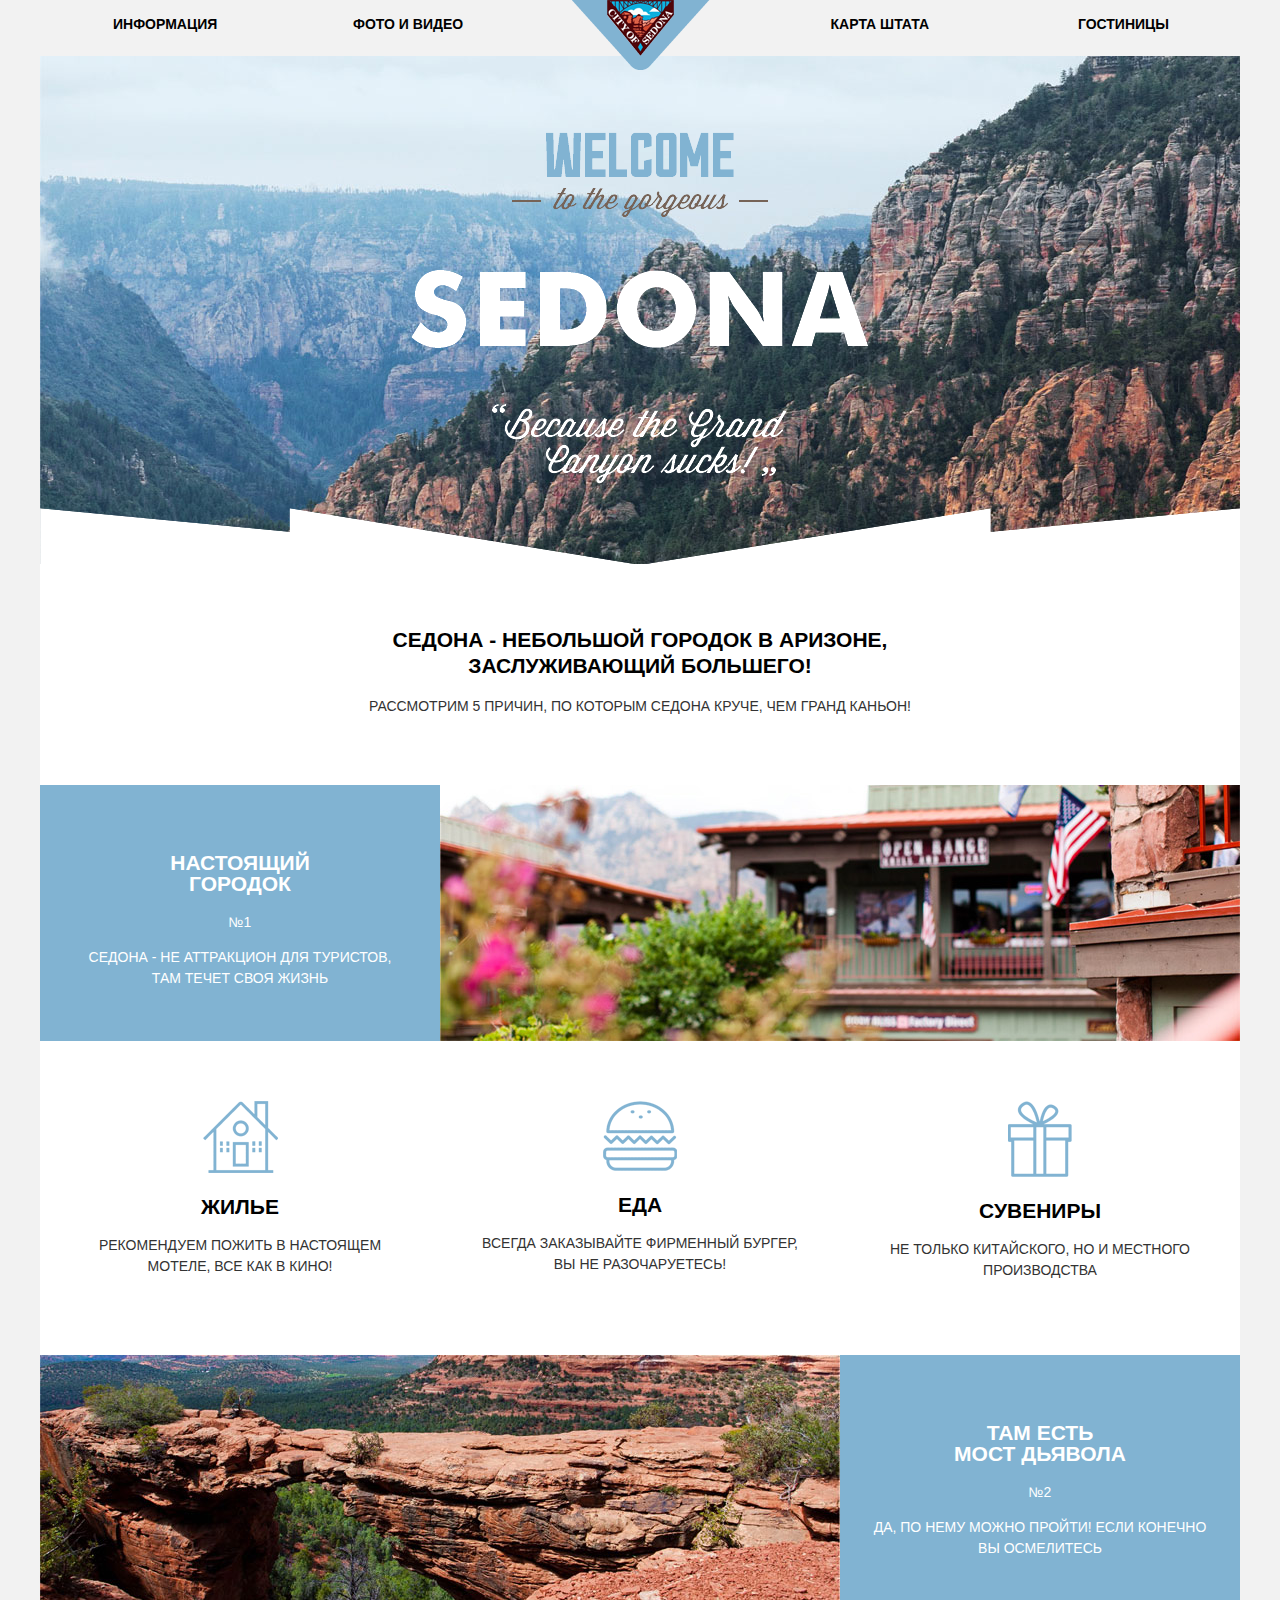
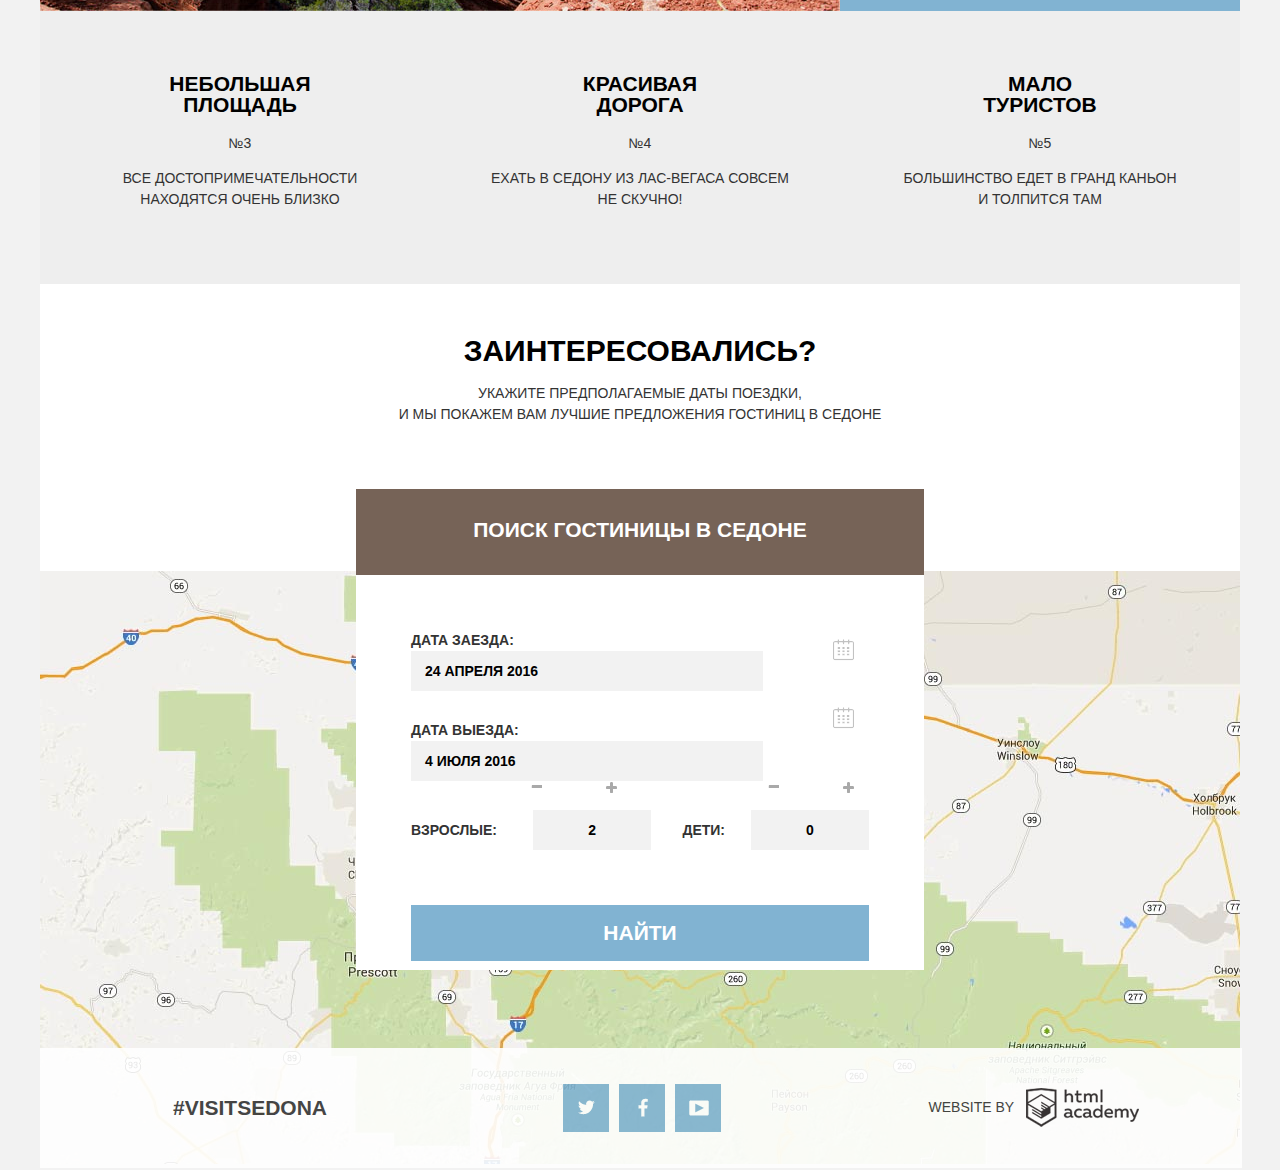
==== index.html @ b943380b "Декоративные элементы" ====
<!DOCTYPE html>
<html lang="ru">
  <head>
    <meta charset="utf-8">
    <title>HTML Academy: Седона</title>
    <link rel="stylesheet" href="css/normalize.css">
    <link rel="stylesheet" href="css/style.css">
  </head>
  <body>
    <header>
      <div class="container">
        <div class="logo">
          <a>
            <img src="img/sedona-logo.png">	
          </a>
        </div>
        <nav class="main-navigation">
          <ul>
            <li>
              <a href="#">Информация</a>
            </li>
            <li>
              <a href="#">Фото и видео</a>
            </li>
            <li>
              <a href="#">Карта штата</a>
            </li>
            <li>
              <a href="inner.html">Гостиницы</a>
            </li>
          </ul>
        </nav>
      </div>
    </header>
    <main>
      <div class="photo-introduction">
        <img class="welcome" src="img/welcome.png">
      </div>
      <div class="intro">
        <h2>Седона - небольшой городок в Аризоне,<br>заслуживающий большего!</h2>
        <p>Рассмотрим 5 причин, по которым Седона круче, чем гранд каньон!</p>
      </div>
      <div class="real-town">
        <div class="real-town-left">
          <h2>Настоящий<br>городок</h2>
          <p>№1</p>
          <p>Седона - не аттракцион для туристов,<br>там течет своя жизнь</p>
        </div>
        <div class="real-town-right">
          <img src="img/real-town.jpg">
        </div>
      </div>
      <section class="features-top">
        <div class="features-item">
          <img class="features-icon" src="img/icon-housing.png">
          <h2 class="features-name">Жилье</h2>
          <p>Рекомендуем пожить в настоящем<br>мотеле, все как в кино!</p>
        </div>
        <div class="features-item">
          <img class="features-icon" src="img/icon-food.png">
          <h2 class="features-name">Еда</h2>
          <p>Всегда заказывайте фирменный бургер,<br>вы не разочаруетесь!</p>
        </div>
        <div class="features-item">
          <img class="features-icon" src="img/icon-souvenirs.png">
          <h2 class="features-name">Сувениры</h2>
          <p>Не только китайского, но и местного<br>производства</p>
        </div>
      </section>
      <div class="devil-bridge">
        <div class="devil-bridge-left">
          <img src="img/devil-bridge.jpg">
        </div>
        <div class="devil-bridge-right">
          <h2>Там есть<br>мост дьявола</h2>
          <p>№2</p>
          <p>Да, по нему можно пройти! Если конечно<br>вы осмелитесь</p>          
        </div>
      </div>
      <section class="features-bottom">
        <div class="features-item">
          <h2 class="features-name">Небольшая<br>площадь</h2>
          <p>№3</p>
          <p>Все достопримечательности<br>находятся очень близко</p>
        </div>
        <div class="features-item">
          <h2 class="features-name">Красивая<br>дорога</h2>
          <p>№4</p>
          <p>Ехать в Седону из Лас-Вегаса совсем<br>не скучно!</p>
        </div>
        <div class="features-item">
          <h2 class="features-name">Мало<br>туристов</h2>
          <p>№5</p>
          <p>Большинство едет в Гранд Каньон<br>и толпится там</p>
        </div>
      </section>
      <div class="interested">
        <h1>Заинтересовались?</h1>
        <p>Укажите предполагаемые даты поездки,<br>и мы покажем вам лучшие предложения гостиниц в Седоне</p>
      </div>
      <form action="echo.sedona.com" method="get">
        <div class="link-to-hotels">
          <a href="inner.html">Поиск гостиницы в Седоне</a>
        </div>
        <div class="form-content">
          <div class="arrivals">
            <label>
              <span>Дата заезда:</span><input type="text" name="arrival-date" value="24 АПРЕЛЯ 2016">
            </label>
          </div>
          <div class="departures">
            <label>
              <span>Дата выезда:</span><input type="text" name="departure-date" value="4 ИЮЛЯ 2016">
            </label>
          </div>
          <div class="guests">
            <div class="adults">
              <label>
                <span>Взрослые:</span><input type="text" min="1" step="1" name="adults" value="2"> 
              </label>
            </div>
            <div class="children">
              <label>
                <span>Дети:</span><input type="text" min="0" step="1" name="children" value="0"> 
              </label>
            </div>
          </div>
          <div class="button">
            <input type="submit" value="Найти"> 
          </div>  
        </div>    	
      </form>
      <div class="map">
        <img src="img/map.jpg">
      </div>
    </main>
    <footer>
      <div class="container">
        <section class="footer-hashtag">
          #VisitSedona
        </section>
        <section class="footer-social">
          <a class="social social-twitter" href="twitter.com"></a>
          <a class="social social-facebook" href="facebook.com"></a>
          <a class="social social-youtube" href="youtube.com"></a>
        </section>
        <section class="footer-copyright">
          <span>Website by</span>
          <a class="academy" href="https://htmlacademy.ru"></a>
        </section>
      </div>
    </footer>
  </body>
</html>
---- css/style.css ----
body {
    font-size: 14px;
    line-height: 21px;
    color: #333333;
    font-weight: normal;
    font-family: "PT Sans", sans-serif;
	text-transform: uppercase;   
    background-color: #f2f2f2; 
}

h1 {
    font-size: 30px;
    line-height: 24px;
    color: #000000;
    font-weight: bold;
    font-family: "PT Sans", sans-serif;
}

h2 {
    font-size: 21px;
    line-height: 21px;
    color: #000000;
    font-weight: bold;
    font-family: "PT Sans", sans-serif;
    text-transform: uppercase;
}

header,
main,
footer {
    width: 1200px;
    margin: 0 auto;
}

header {
    margin-bottom: 0;
}

.container {
    display: flex;
    position: relative;
    width: 1056px;
    margin: 0 auto;
    padding: 0 73px;
}

.logo {
    position: absolute;
    left: 50%;
    margin-left: -69px;
}

.main-navigation {
    width: 1056px;
    min-height: 56px;
}

.main-navigation ul {
    display: flex;
    justify-content: space-between;
    list-style: none;
    padding: 0;
}

ul li:first-child {
    width: 240px;
    text-align: start;
}

ul li:nth-child(2) {
    width: 288px;
    text-align: start;
}

ul li:nth-child(3) {
    width: 288px;
    text-align: end;
}

ul li:last-child {
    width: 240px;
    text-align: end; 
}

li a {
    text-decoration: none;
    color: black;
    text-transform: uppercase;
    font-weight: bold;
}

li a:hover {
    color: #81b3d2;
}

li a:active {
    opacity: 0.3;
}

main {
    background-color: white;
}

.photo-introduction {
    height: 508px; 
    margin: 0 auto 63px;
    background: #81b3d2 url("../img/sedona.jpg") no-repeat;
    text-align: center;
}

.photo-introduction img {
    margin-top: 76px;
    margin-bottom: 80px;
}

.photo-introduction::before {
    content: url("../img/white-mask.png");
    position: absolute;
    top: 508px;
    left: 50%;
    margin-left: -600px;  
}

.intro {
    height: 105px;
    margin-bottom: 53px;
    text-align: center;
}

.intro h2 {
    line-height: 26px;
}

.real-town {
    display: flex;
    justify-content: flex-start;
    max-width: 1200px;
    max-height: 256px;
    margin-bottom: 60px;   
}

.real-town-left {
    min-width: 400px;
    padding: 50px 0;
    text-align: center;
    color: white;
    background-color: #81b3d2;
}

.real-town-left h2 {
    color: white;
}     

.features-top {
    display: flex;
    justify-content: center;
    margin-bottom: 60px;
}

.features-top .features-item {
    min-width: 400px;
    text-align: center;
}

.devil-bridge {
    display: flex;
    justify-content: flex-start;
    max-width: 1200px;
    max-height: 256px;
}

.devil-bridge-right {
    min-width: 400px;
    padding: 50px 0;
    text-align: center;
    color: white;
    background-color: #81b3d2;
}

.devil-bridge-right h2 {
    color: white;
}

.features-bottom {
    display: flex;
    justify-content: center;
    padding-top: 45px;
    padding-bottom: 60px;
    margin-bottom: 55px;
    background-color: #eeeeee;
}

.features-bottom .features-item {
    min-width: 400px;
    text-align: center;
}

.interested {
    height: 100px;
    text-align: center;
    margin-bottom: 50px;
}

.link-to-hotels {
    position: relative;
    width: 568px;
    height: 86px;
    background-color: #766357;
    text-align: center;
    z-index: 2;
}

.link-to-hotels a {
    display: inline-block;
    margin-top: 30px;
    color: white;
    text-decoration: none;
    font-size: 21px;
    font-weight: bold;
}

form {
    width: 568px;
    height: 481px;
    margin: 0 auto 78px;
}

.form-content {
    position: relative;
    height: 285px;   
    padding: 55px;
    font-weight: bold;
    z-index: 2;
    background: white;
}

.arrivals input[type="text"],
.departures input[type="text"] {
    width: 348px;
    height: 38px;
    text-indent: 12px;
    font-family: inherit;
    font-weight: bold;
    background-color: #f2f2f2;
    border: 0;
}

.adults input[type="text"],
.children input[type="text"] {
    width: 114px;
    height: 38px;
    font-family: inherit;
    font-weight: bold;
    text-align: center;
    background-color: #f2f2f2;
    border: 0;
}

input[type="text"]:hover {
    background-color: #ebebeb;
}

input[type="text"]:focus {
	outline: 2px solid #ebebeb;
    background-color: white;
}
	
.arrivals,
.departures {
    margin-bottom: 29px;
}

.arrivals span {
    margin-right: 19px;
}

.departures span {
    margin-right: 16px;
}

.arrivals label::after {
    content: "";
    background: url("../img/icon-calendar.png") no-repeat 0 0;
    width: 21px;
    height: 22px;
    position: absolute;
    top: 64px;
    right: 70px;
}

.arrivals label:hover::after {
    background-position: 0 -23px;
}

.departures label::after {
    content: "";
    background: url("../img/icon-calendar.png") no-repeat 0 0;
    width: 21px;
    height: 22px;
    position: absolute;
    top: 132px;
    right: 70px;
}

.departures label:hover::after {
    background-position: 0 -23px;
}

.guests {
    display: flex;
    justify-content: space-between;
    margin-bottom: 55px;
}

.adults span {
    margin-right: 36px;
}

.children span {
    margin-right: 26px;
}

.adults label::before {
    content: "";
    background: url("../img/icon-minus.png") no-repeat 0 0;
    width: 11px;
    height: 3px;
    position: absolute;
    left: 175px;
    top: 210px;
}

.adults label:hover::before {
    background-position: 0 -4px;
}

.adults label::after {
    content: "";
    background: url("../img/icon-plus.png") no-repeat 0 0;
    width: 11px;
    height: 11px;
    position: absolute;
    left: 250px;
    top: 207px;
}

.adults label:hover::after {
    background-position: 0 -12px;
}

.children label::before {
    content: "";
    background: url("../img/icon-minus.png") no-repeat 0 0;
    width: 11px;
    height: 3px;
    position: absolute;
    right: 145px;
    top: 210px;
}

.children label:hover::before {
    background-position: 0 -4px;
}

.children label::after {
    content: "";    
    background: url("../img/icon-plus.png") no-repeat 0 0;
    width: 11px;
    height: 11px;
    position: absolute;
    right: 70px;
    top: 207px;
}

.children label:hover::after {
    background-position: 0 -12px;
}

.button input[type="submit"] {
    width: 458px;
    padding: 16px 0;
    background: #81b3d2;
    color: white;
    font-family: inherit;
    text-transform: uppercase;
    font-size: 21px;
    font-weight: bold;
    border: 0;
}

input[type="submit"]:hover {
    background-color: #669ec0;
}

input[type="submit"]:active {
    color: #88b6d1;
    background-color: #5496bd;
}

.map {
    position: absolute; 
    top: 2171px;
    z-index: 1;
    width: 1200px;
    height: 593px;
}

footer .container {
    position: relative;
    min-height: 120px;
    margin-top: 0;
    display: flex;
    justify-content: space-between;
    align-items:center;
    z-index: 2;
    background: white;
    opacity: 0.9;
}

.footer-hashtag {
    margin-left: 60px;
    font-size: 21px;
    font-weight: bold;
}

.social {
    display: inline-block;
    width: 46px;
    height: 48px;
    margin-right: 6px;
    background: #81b3d2 url("../img/social.png") no-repeat;
    vertical-align: middle;
}

.social:hover {
    background-color: #669ec0;
}

.social:active {
    background-color: #5496bd;
}

.footer-social a:first-child {
    margin-left: 28px;
}
.footer-social a:last-child {
    margin-right: 0;
}

.social-twitter {
    background-position: 0 0;
}

.social-twitter:active {
    opacity: 0.3;
}

.social-facebook {
    background-position: -51px 0;
}

.social-facebook:active {
    opacity: 0.3;
}

.social-youtube {
    background-position: -103px 0;
}

.social-youtube:active {
    opacity: 0.3;
}

.footer-copyright {
    margin-right: 30px;
}

.academy {
    width: 113px;
    height: 39px;
    background: url("../img/icon-academy.png") no-repeat 0 0;
    vertical-align: middle;
}

.academy:hover {
    background-position: 0 -40px; 
}

.academy:active {
    background-position: 0 -80px;
}

.container .footer-copyright span,
.container .footer-copyright a {
    display: inline-block;
    vertical-align: middle;
}

.container .footer-copyright span {
    margin-right: 8px;
}

.search-criteria {
    height: 217px;
}

.search-criteria form {
    display: flex;
    width: 1056px;
    height: 157px;
    margin: 0 auto;
    padding: 30px 73px;
    background: url("../img/search-background.jpg") no-repeat;
    color: white;
}

.infrastructure {
    display: flex;
    flex-direction: column;
    justify-content: space-between;
    min-width: 254px;
}

.housing-type {
    display: flex;
    flex-direction: column;
    justify-content: space-between;
    min-width: 474px;
}

.price {
    min-width: 328px;
}

.price h2 {
    margin-bottom: 9px;
}

.price-controls {
    position: relative;
    height: 36px;
    margin-bottom: 20px;
    border: 2px solid #ffffff;
    border-radius: 2px;
}

.price-controls::after {
    content: "";
    position: absolute;
    top: 50%;
    left: 50%;
    width: 2px;
    height: 22px;
    background: white;
    transform: translate(-50%, -50%);
}

.price-controls label {
    display: inline-block;
    line-height: 38px;
    vertical-align: top;
    cursor: pointer;
}

.price-controls .min-price,
.price-controls .max-price {
    width: 90px;
    padding-left: 65px;
}

.price-controls input {
    width: 50px;
    margin: -1px 4px;
    color: white;
    font: inherit;
    background: none;
    border: none;
}

.range-controls {
    position: relative;
    margin-bottom: 32px;
}

.range-controls .scale {
    height: 2px;
    background: rgba(255, 255, 255, 0.3);
}

.range-controls .bar {
    width: 80%;
    height: 2px;
    background: white;
}

.range-toggle {
	position: absolute;
    top: -9px;
    width: 4px;
    height: 4px;
    background: #ababab;
    border: 8px solid white;
    border-radius: 50%;
    box-shadow: 0 2px 1px 0 rgba(0, 1, 1, 0.2);
    cursor: pointer;
}

.range-toggle-min {
    left: 0;
}

.range-toggle:hover {
    background: #1c4f80;
}

.range-toggle-max {
    left: 80%;
}

.search-criteria div {
    max-height: 160px;
}

form h2 {
    margin: 0;
    padding: 0;
    font-size: 16px;
    line-height: 21px;
    color: white;
}

.inner-button input[type="submit"] {
    display: block;
    margin: 0 auto;
    padding: 6px 35px;
    font-size: 14px;
    line-height: 20px;
    color: #ffffff;
    text-transform: uppercase;
    background: transparent;
    border: 2px solid #ffffff;
    border-radius: 2px;
    cursor: pointer;
}

.inner-button input[type="submit"]:hover {
    color: #000000;
    background: white;
}

.found {
    display: flex;
    justify-content: space-between;
    align-items: center;
    width: 1056px;
    height: 87px;
    margin: 0 auto;
    padding: 0 72px;
    border-bottom: 1px solid #e5e5e5;
}

.found h2 {
    width: 164px;
    text-align: start;
}

.found p {
    width: 116px;
    color: black;
    text-align: start;
}

.found .sort {
    width: 740px;
}

.sort ul {
    display: flex;
    align-items: center;
    list-style: none;
    max-width: 250px;
}

.sort ul li a {
    font-size: 12px;
    color: #b2b2b2;
    border-bottom: 1px dotted #81b3d2;
}

.sort ul li a:hover {
    color: #81b3d2;
}

.sort ul li a:active {
    color: black;
    border: none;
}

.sort .active {
    color: #81b3d2;
    border: none;
}

.sort-list {
    width: 38px;
}

.up {
    display: inline-block;
    width: 11px;
    height: 10px;
    margin-right: 10px;
    background: url("../img/icon-up.png") no-repeat 0 0;
    vertical-align: middle;    
}

.up:hover {
    background-position: 0 -12px;
}

.up:active {
    background-position: 0 -23px;
}

.down {
    display: inline-block;
    width: 11px;
    height: 10px;
    background: url("../img/icon-down.png") no-repeat 0 0;
    vertical-align: middle;    
}

.down:hover {
    background-position: 0 -12px;
}

.down:active {
    background-position: 0 -23px;
}

.hotels {
    display: flex;
    justify-content: space-between;
    align-items: center;
    width: 1056px;
    padding: 0 72px;
    height: 152px;
    margin: 0 auto;
    border-bottom: 1px solid #e5e5e5;
}

.hotel-photo {
    margin-right: 30px;
}

.hotel-description {
    width: 780px;
    height: 90px;
}

.hotel-description h2 {
    margin-top: 0;
    margin-bottom: 0;
}

.hotel-description h2:hover {
    color: #81b3d2;
}

.hotel-description h2:active {
    opacity: 0.3;
}

.hotel-description p {
    margin-bottom: 10px;
}

.hotel-description a {
    text-decoration: none;
}

.details-n-book {
    display: flex;
    justify-content: space-between;
    width: 258px;
}

.more {
    padding: 3px 15px;
    color: white;
    font-weight: bold;
    background: #81b3d2;
}

.more:hover {
    background: #669ec0;
}

.more:active {
    color: #7aadcb;
    background: #5496bd;
}

.reserve {
    padding: 3px 15px;
    color: white;
    font-weight: bold;
    background: #766357;
}

.reserve:hover {
    background: #604e43;
}

.reserve:active {
    color: #766860;
    background: #503e33;
}

.rating {
    display: flex;
    flex-direction: column;
    justify-content: space-between;
    width: 110px;
    height: 90px;
}

.rating p {
    padding: 3px 10px;
    margin: 0;
    background: #f2f2f2;
    text-align: end;
}

.star {
    text-align: end;
}
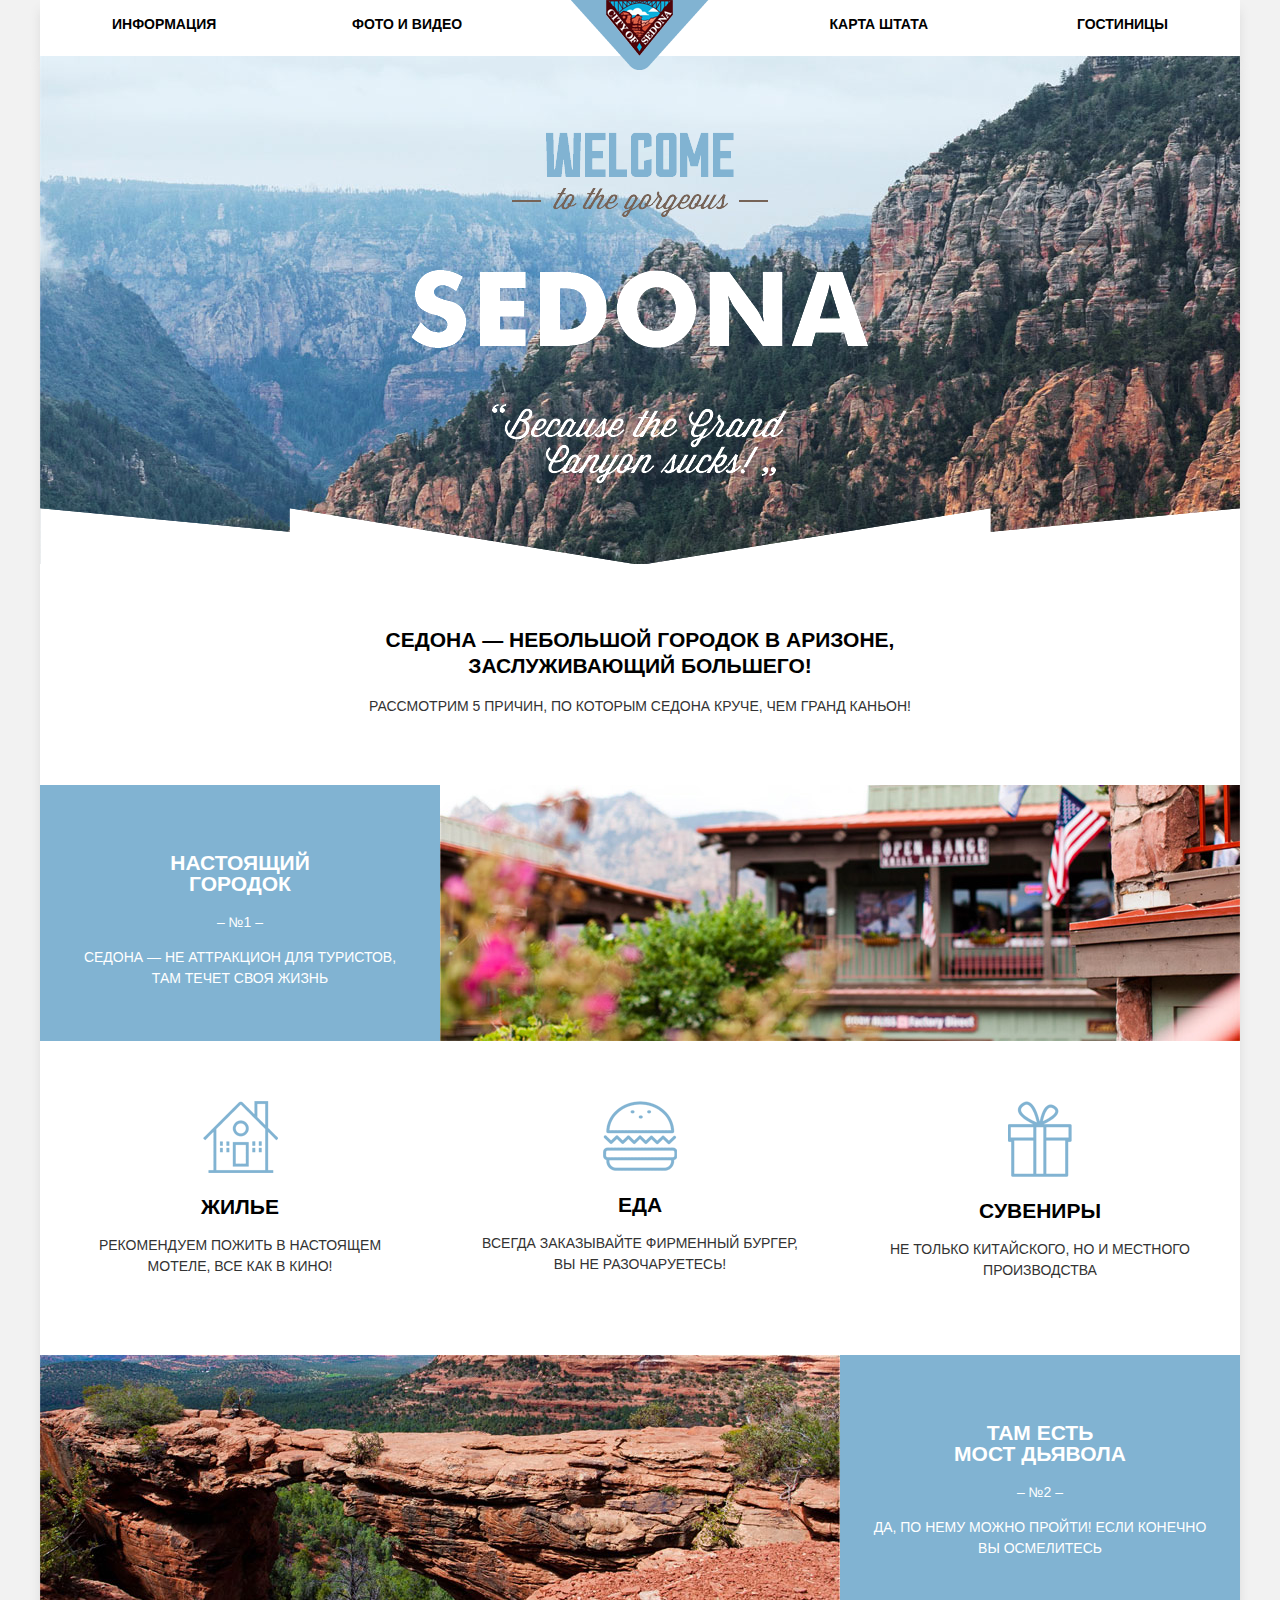
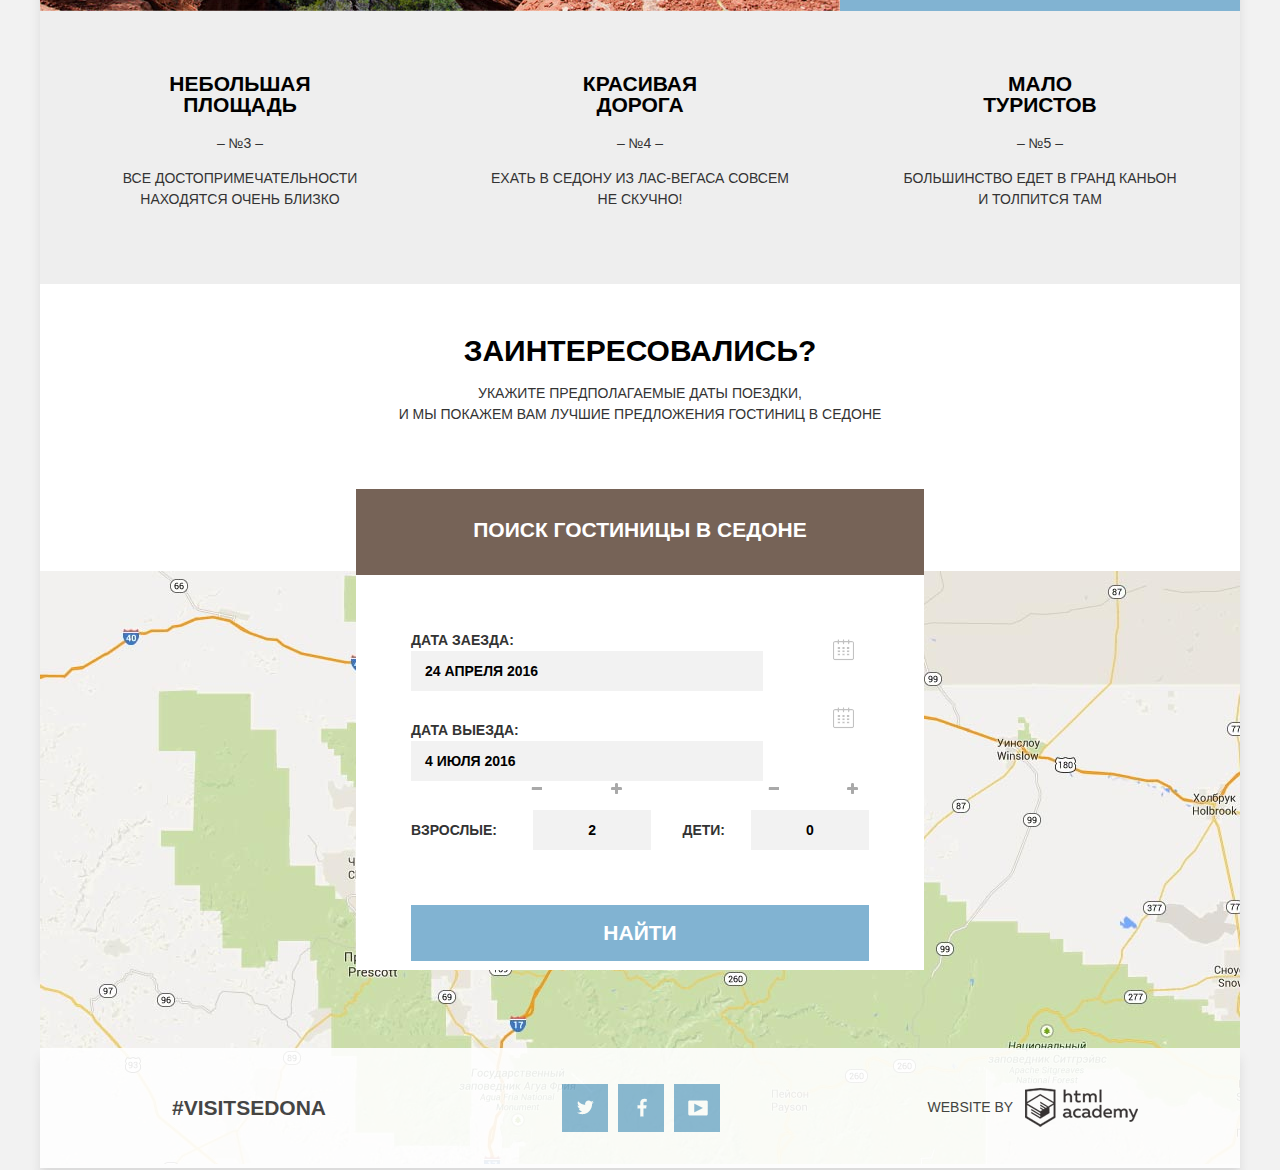
==== commit 51e72fbb: "Update" ====
--- a/index.html
+++ b/index.html
@@ -37,14 +37,14 @@
         <img class="welcome" src="img/welcome.png">
       </div>
       <div class="intro">
-        <h2>Седона - небольшой городок в Аризоне,<br>заслуживающий большего!</h2>
+        <h2>Седона &mdash; небольшой городок в Аризоне,<br>заслуживающий большего!</h2>
         <p>Рассмотрим 5 причин, по которым Седона круче, чем гранд каньон!</p>
       </div>
       <div class="real-town">
         <div class="real-town-left">
           <h2>Настоящий<br>городок</h2>
-          <p>№1</p>
-          <p>Седона - не аттракцион для туристов,<br>там течет своя жизнь</p>
+          <p>&ndash; №1 &ndash;</p>
+          <p>Седона &mdash; не аттракцион для туристов,<br>там течет своя жизнь</p>
         </div>
         <div class="real-town-right">
           <img src="img/real-town.jpg">
@@ -73,24 +73,24 @@
         </div>
         <div class="devil-bridge-right">
           <h2>Там есть<br>мост дьявола</h2>
-          <p>№2</p>
+          <p>&ndash; №2 &ndash;</p>
           <p>Да, по нему можно пройти! Если конечно<br>вы осмелитесь</p>          
         </div>
       </div>
       <section class="features-bottom">
         <div class="features-item">
           <h2 class="features-name">Небольшая<br>площадь</h2>
-          <p>№3</p>
+          <p>&ndash; №3 &ndash;</p>
           <p>Все достопримечательности<br>находятся очень близко</p>
         </div>
         <div class="features-item">
           <h2 class="features-name">Красивая<br>дорога</h2>
-          <p>№4</p>
+          <p>&ndash; №4 &ndash;</p>
           <p>Ехать в Седону из Лас-Вегаса совсем<br>не скучно!</p>
         </div>
         <div class="features-item">
           <h2 class="features-name">Мало<br>туристов</h2>
-          <p>№5</p>
+          <p>&ndash; №5 &ndash;</p>
           <p>Большинство едет в Гранд Каньон<br>и толпится там</p>
         </div>
       </section>
@@ -107,22 +107,28 @@
             <label>
               <span>Дата заезда:</span><input type="text" name="arrival-date" value="24 АПРЕЛЯ 2016">
             </label>
+            <a class="calendar"></a>
           </div>
           <div class="departures">
             <label>
               <span>Дата выезда:</span><input type="text" name="departure-date" value="4 ИЮЛЯ 2016">
             </label>
+            <a class="calendar"></a>
           </div>
           <div class="guests">
             <div class="adults">
               <label>
                 <span>Взрослые:</span><input type="text" min="1" step="1" name="adults" value="2"> 
               </label>
+              <a class="minus"></a>
+              <a class="plus"></a>
             </div>
             <div class="children">
               <label>
                 <span>Дети:</span><input type="text" min="0" step="1" name="children" value="0"> 
               </label>
+              <a class="minus"></a>
+              <a class="plus"></a>
             </div>
           </div>
           <div class="button">
--- a/css/style.css
+++ b/css/style.css
@@ -4,7 +4,7 @@
     color: #333333;
     font-weight: normal;
     font-family: "PT Sans", sans-serif;
-	text-transform: uppercase;   
+    text-transform: uppercase;   
     background-color: #f2f2f2; 
 }
 
@@ -30,6 +30,7 @@
 footer {
     width: 1200px;
     margin: 0 auto;
+    box-shadow: 0 10px 10px 0 #dbdbdb;
 }
 
 header {
@@ -41,7 +42,8 @@
     position: relative;
     width: 1056px;
     margin: 0 auto;
-    padding: 0 73px;
+    padding: 0 72px;
+    background: white;
 }
 
 .logo {
@@ -62,39 +64,51 @@
     padding: 0;
 }
 
-ul li:first-child {
+.main-navigation ul li:first-child {
     width: 240px;
     text-align: start;
 }
 
-ul li:nth-child(2) {
+.main-navigation ul li:nth-child(2) {
     width: 288px;
     text-align: start;
 }
 
-ul li:nth-child(3) {
+.main-navigation ul li:nth-child(3) {
     width: 288px;
     text-align: end;
 }
 
-ul li:last-child {
+.main-navigation ul li:last-child {
     width: 240px;
     text-align: end; 
 }
 
-li a {
+.main-navigation li a {
     text-decoration: none;
     color: black;
     text-transform: uppercase;
     font-weight: bold;
 }
 
-li a:hover {
+.main-navigation li a:hover {
     color: #81b3d2;
 }
 
-li a:active {
+.main-navigation li a:active {
     opacity: 0.3;
+}
+
+.main-navigation li .active {
+    color: #766357;
+}
+
+.main-navigation li .active:hover {
+    color: #604e43;
+}
+
+.main-navigation li .active:active {
+    color: #d6d0cc;
 }
 
 main {
@@ -261,7 +275,7 @@
 }
 
 input[type="text"]:focus {
-	outline: 2px solid #ebebeb;
+    outline: 2px solid #ebebeb;
     background-color: white;
 }
 	
@@ -278,32 +292,42 @@
     margin-right: 16px;
 }
 
-.arrivals label::after {
-    content: "";
+.arrivals .calendar {
+    display: inline-block;
     background: url("../img/icon-calendar.png") no-repeat 0 0;
     width: 21px;
     height: 22px;
     position: absolute;
     top: 64px;
     right: 70px;
-}
-
-.arrivals label:hover::after {
-    background-position: 0 -23px;
-}
-
-.departures label::after {
-    content: "";
+    cursor: pointer;
+}
+
+.arrivals .calendar:hover {
+    background-position: 0 -22px;
+}
+
+.arrivals .calendar:active {
+    background-position: 0 -44px;
+}
+
+.departures .calendar {
+    display: inline-block;
     background: url("../img/icon-calendar.png") no-repeat 0 0;
     width: 21px;
     height: 22px;
     position: absolute;
     top: 132px;
     right: 70px;
-}
-
-.departures label:hover::after {
-    background-position: 0 -23px;
+    cursor: pointer;
+}
+
+.departures .calendar:hover {
+    background-position: 0 -22px;
+}
+
+.departures .calendar:active {
+    background-position: 0 -44px;
 }
 
 .guests {
@@ -320,60 +344,80 @@
     margin-right: 26px;
 }
 
-.adults label::before {
-    content: "";
-    background: url("../img/icon-minus.png") no-repeat 0 0;
+.adults .minus {
+    display: inline-block;
     width: 11px;
     height: 3px;
-    position: absolute;
+    background: url("../img/icon-minus.png") no-repeat;
+    vertical-align: middle;
+    position: absolute;
+    bottom: 180px;
     left: 175px;
-    top: 210px;
-}
-
-.adults label:hover::before {
+}
+
+.adults .minus:hover {
     background-position: 0 -4px;
 }
 
-.adults label::after {
-    content: "";
-    background: url("../img/icon-plus.png") no-repeat 0 0;
-    width: 11px;
+.adults .minus:active {
+    background-position: 0 -8px;
+}
+
+.adults .plus {
+    display: inline-block;
+    width: 12px;
     height: 11px;
-    position: absolute;
-    left: 250px;
-    top: 207px;
-}
-
-.adults label:hover::after {
+    background: url("../img/icon-plus.png") no-repeat;
+    vertical-align: middle;
+    position: absolute;
+    bottom: 176px;
+    left: 255px;
+}
+
+.adults .plus:hover {
     background-position: 0 -12px;
 }
 
-.children label::before {
-    content: "";
-    background: url("../img/icon-minus.png") no-repeat 0 0;
+.adults .plus:active {
+    background-position: 0 -24px;
+}
+
+.children .minus {
+    display: inline-block;
     width: 11px;
     height: 3px;
-    position: absolute;
+    background: url("../img/icon-minus.png") no-repeat;
+    vertical-align: middle;
+    position: absolute;
+    bottom: 180px;
     right: 145px;
-    top: 210px;
-}
-
-.children label:hover::before {
+}
+
+.children .minus:hover {
     background-position: 0 -4px;
 }
 
-.children label::after {
-    content: "";    
-    background: url("../img/icon-plus.png") no-repeat 0 0;
-    width: 11px;
+.children .minus:active {
+    background-position: 0 -8px;
+}
+
+.children .plus {
+    display: inline-block;
+    width: 12px;
     height: 11px;
-    position: absolute;
-    right: 70px;
-    top: 207px;
-}
-
-.children label:hover::after {
+    background: url("../img/icon-plus.png") no-repeat;
+    vertical-align: middle;
+    position: absolute;
+    bottom: 176px;
+    right: 65px;
+}
+
+.children .plus:hover {
     background-position: 0 -12px;
+}
+
+.children .plus:active {
+    background-position: 0 -24px;
 }
 
 .button input[type="submit"] {
@@ -443,6 +487,7 @@
 .footer-social a:first-child {
     margin-left: 28px;
 }
+
 .footer-social a:last-child {
     margin-right: 0;
 }
@@ -452,7 +497,7 @@
 }
 
 .social-twitter:active {
-    opacity: 0.3;
+    background-position: 0 -48px;
 }
 
 .social-facebook {
@@ -460,7 +505,7 @@
 }
 
 .social-facebook:active {
-    opacity: 0.3;
+    background-position: -51px -48px;
 }
 
 .social-youtube {
@@ -468,7 +513,7 @@
 }
 
 .social-youtube:active {
-    opacity: 0.3;
+    background-position: -103px -48px;
 }
 
 .footer-copyright {
@@ -521,11 +566,53 @@
     min-width: 254px;
 }
 
+.infrastructure input {
+    visibility: hidden;
+}
+
+.infrastructure label {
+    margin-left: 22px;
+}
+
+.infrastructure label::before {
+    content: "";
+    position: absolute;
+    left: 103px;
+    width: 26px;
+    height: 22px;
+    background: url("../img/icon-checkbox.png") no-repeat 0 0;
+}
+
+.infrastructure .checked::before {
+    background-position: 0 -23px;
+}
+
 .housing-type {
     display: flex;
     flex-direction: column;
     justify-content: space-between;
     min-width: 474px;
+}
+
+.housing-type input {
+    visibility: hidden;
+}
+
+.housing-type label {
+    margin-left: 22px;
+}
+
+.housing-type label::before {
+    content: "";
+    position: absolute;
+    left: 355px;
+    width: 26px;
+    height: 22px;
+    background: url("../img/icon-checkbox.png") no-repeat 0 0;
+}
+
+.housing-type .checked::before {
+    background-position: 0 -23px;
 }
 
 .price {
@@ -594,7 +681,7 @@
 }
 
 .range-toggle {
-	position: absolute;
+    position: absolute;
     top: -9px;
     width: 4px;
     height: 4px;
@@ -676,6 +763,7 @@
 
 .sort ul {
     display: flex;
+    justify-content: space-between;
     align-items: center;
     list-style: none;
     max-width: 250px;
@@ -684,6 +772,7 @@
 .sort ul li a {
     font-size: 12px;
     color: #b2b2b2;
+    text-decoration: none;
     border-bottom: 1px dotted #81b3d2;
 }
 
@@ -726,16 +815,8 @@
     display: inline-block;
     width: 11px;
     height: 10px;
-    background: url("../img/icon-down.png") no-repeat 0 0;
+    background: url("../img/icon-down.png") no-repeat 0 -22px;
     vertical-align: middle;    
-}
-
-.down:hover {
-    background-position: 0 -12px;
-}
-
-.down:active {
-    background-position: 0 -23px;
 }
 
 .hotels {
@@ -772,6 +853,7 @@
 }
 
 .hotel-description p {
+    margin-top: 9px;
     margin-bottom: 10px;
 }
 
@@ -786,6 +868,9 @@
 }
 
 .more {
+    display: inline-block;
+    width: 80px;
+    height: 21px;
     padding: 3px 15px;
     color: white;
     font-weight: bold;
@@ -802,6 +887,9 @@
 }
 
 .reserve {
+    display: inline-block;
+    width: 112px;
+    height: 21px;
     padding: 3px 15px;
     color: white;
     font-weight: bold;
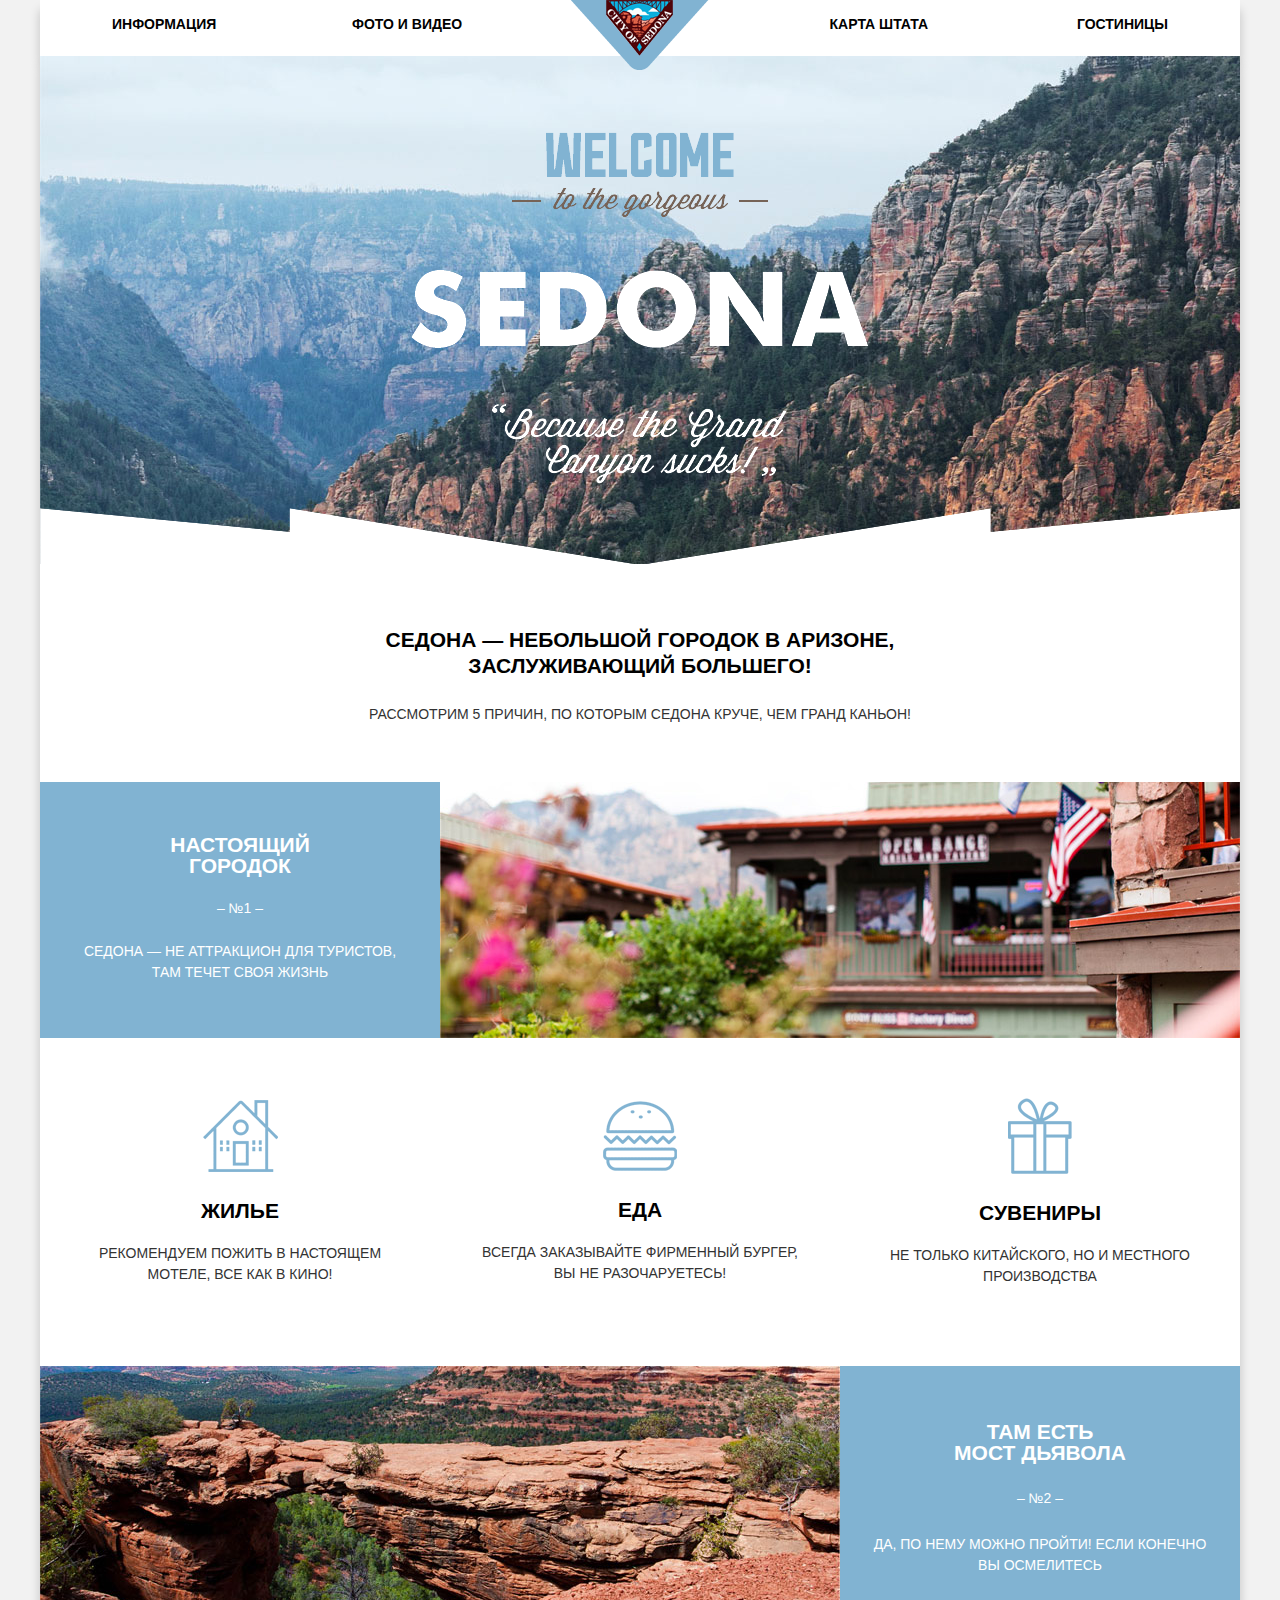
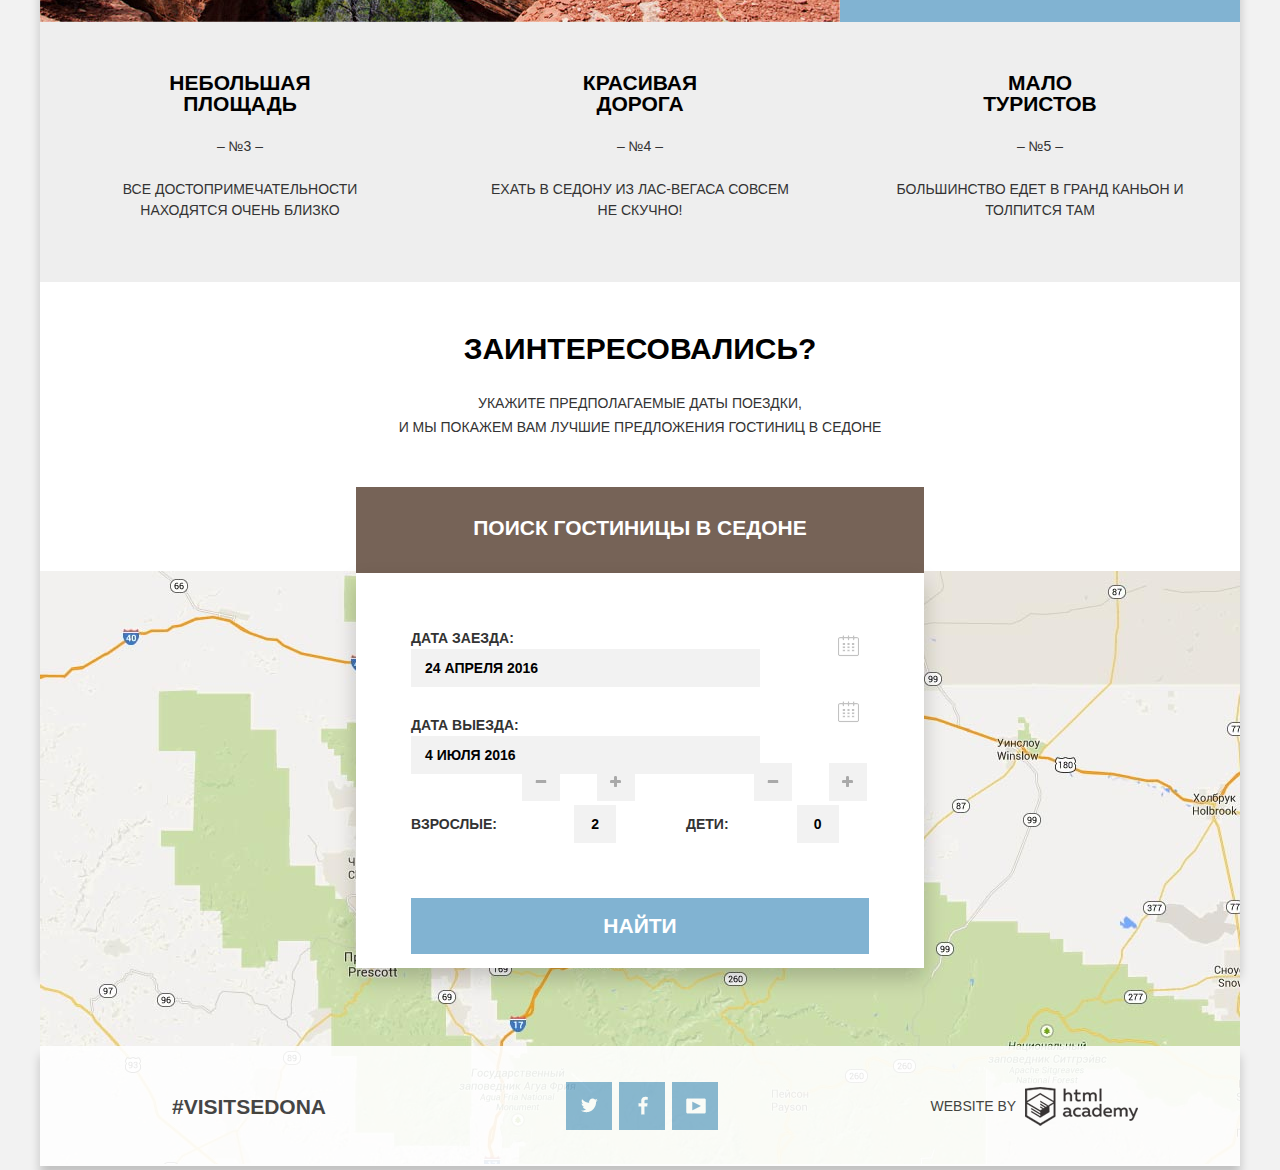
==== commit 77714def: "Поправки" ====
--- a/index.html
+++ b/index.html
@@ -11,7 +11,7 @@
       <div class="container">
         <div class="logo">
           <a>
-            <img src="img/sedona-logo.png">	
+            <img src="img/sedona-logo.png" alt="City of Sedona">	
           </a>
         </div>
         <nav class="main-navigation">
@@ -34,7 +34,7 @@
     </header>
     <main>
       <div class="photo-introduction">
-        <img class="welcome" src="img/welcome.png">
+        <img class="welcome" src="img/welcome.png" alt="Welcome to the gorgeous Sedona">
       </div>
       <div class="intro">
         <h2>Седона &mdash; небольшой городок в Аризоне,<br>заслуживающий большего!</h2>
@@ -47,29 +47,29 @@
           <p>Седона &mdash; не аттракцион для туристов,<br>там течет своя жизнь</p>
         </div>
         <div class="real-town-right">
-          <img src="img/real-town.jpg">
+          <img src="img/real-town.jpg" alt="Real Town">
         </div>
       </div>
       <section class="features-top">
         <div class="features-item">
-          <img class="features-icon" src="img/icon-housing.png">
+          <img class="features-icon" src="img/icon-housing.png" alt="housing">
           <h2 class="features-name">Жилье</h2>
           <p>Рекомендуем пожить в настоящем<br>мотеле, все как в кино!</p>
         </div>
         <div class="features-item">
-          <img class="features-icon" src="img/icon-food.png">
+          <img class="features-icon" src="img/icon-food.png" alt="food">
           <h2 class="features-name">Еда</h2>
           <p>Всегда заказывайте фирменный бургер,<br>вы не разочаруетесь!</p>
         </div>
         <div class="features-item">
-          <img class="features-icon" src="img/icon-souvenirs.png">
+          <img class="features-icon" src="img/icon-souvenirs.png" alt="souvenirs">
           <h2 class="features-name">Сувениры</h2>
           <p>Не только китайского, но и местного<br>производства</p>
         </div>
       </section>
       <div class="devil-bridge">
         <div class="devil-bridge-left">
-          <img src="img/devil-bridge.jpg">
+          <img src="img/devil-bridge.jpg" alt="Devil Bridge">
         </div>
         <div class="devil-bridge-right">
           <h2>Там есть<br>мост дьявола</h2>
@@ -91,7 +91,7 @@
         <div class="features-item">
           <h2 class="features-name">Мало<br>туристов</h2>
           <p>&ndash; №5 &ndash;</p>
-          <p>Большинство едет в Гранд Каньон<br>и толпится там</p>
+          <p>Большинство едет в Гранд Каньон и<br>толпится там</p>
         </div>
       </section>
       <div class="interested">
@@ -118,17 +118,17 @@
           <div class="guests">
             <div class="adults">
               <label>
-                <span>Взрослые:</span><input type="text" min="1" step="1" name="adults" value="2"> 
+                <span>Взрослые:</span><input type="text" name="adults" value="2"> 
               </label>
-              <a class="minus"></a>
-              <a class="plus"></a>
+              <a class="minus" href="#"></a>
+              <a class="plus" href="#"></a>
             </div>
             <div class="children">
               <label>
-                <span>Дети:</span><input type="text" min="0" step="1" name="children" value="0"> 
+                <span>Дети:</span><input type="text" name="children" value="0"> 
               </label>
-              <a class="minus"></a>
-              <a class="plus"></a>
+              <a class="minus" href="#"></a>
+              <a class="plus" href="#"></a>
             </div>
           </div>
           <div class="button">
@@ -137,11 +137,11 @@
         </div>    	
       </form>
       <div class="map">
-        <img src="img/map.jpg">
+        <img src="img/map.jpg" alt="map">
       </div>
     </main>
     <footer>
-      <div class="container">
+      <div class="container bg-opacity">
         <section class="footer-hashtag">
           #VisitSedona
         </section>
--- a/css/style.css
+++ b/css/style.css
@@ -30,7 +30,7 @@
 footer {
     width: 1200px;
     margin: 0 auto;
-    box-shadow: 0 10px 10px 0 #dbdbdb;
+    box-shadow: 0 10px 10px 0 rgba(0, 1, 1, 0.2);
 }
 
 header {
@@ -101,14 +101,11 @@
 
 .main-navigation li .active {
     color: #766357;
+    cursor: default;
 }
 
 .main-navigation li .active:hover {
     color: #604e43;
-}
-
-.main-navigation li .active:active {
-    color: #d6d0cc;
 }
 
 main {
@@ -137,12 +134,13 @@
 
 .intro {
     height: 105px;
-    margin-bottom: 53px;
+    margin-bottom: 50px;
     text-align: center;
 }
 
 .intro h2 {
     line-height: 26px;
+    margin-bottom: 25px;
 }
 
 .real-town {
@@ -163,17 +161,31 @@
 
 .real-town-left h2 {
     color: white;
+    margin-top: 2px;
+}
+
+.real-town-left p {
+    margin-top: 22px;
 }     
 
 .features-top {
     display: flex;
     justify-content: center;
-    margin-bottom: 60px;
+    align-items: center;
+    margin-bottom: 65px;
 }
 
 .features-top .features-item {
     min-width: 400px;
     text-align: center;
+}
+
+.features-top .features-name {
+    margin-top: 22px;
+}
+
+.features-item p {
+    margin-top: 22px;
 }
 
 .devil-bridge {
@@ -193,13 +205,18 @@
 
 .devil-bridge-right h2 {
     color: white;
+    margin-top: 5px;
+}
+
+.devil-bridge-right p {
+    margin-top: 25px;
 }
 
 .features-bottom {
     display: flex;
     justify-content: center;
     padding-top: 45px;
-    padding-bottom: 60px;
+    padding-bottom: 47px;
     margin-bottom: 55px;
     background-color: #eeeeee;
 }
@@ -207,12 +224,21 @@
 .features-bottom .features-item {
     min-width: 400px;
     text-align: center;
+}
+
+.features-bottom .features-name {
+    margin-top: 5px;
 }
 
 .interested {
     height: 100px;
     text-align: center;
     margin-bottom: 50px;
+}
+
+.interested p {
+    margin-top: 30px;
+    line-height: 24px;
 }
 
 .link-to-hotels {
@@ -246,12 +272,13 @@
     font-weight: bold;
     z-index: 2;
     background: white;
+    box-shadow: 0 10px 20px 0 rgba(0, 1, 1, 0.2);
 }
 
 .arrivals input[type="text"],
 .departures input[type="text"] {
-    width: 348px;
-    height: 38px;
+    width: 345px;
+    height: 36px;
     text-indent: 12px;
     font-family: inherit;
     font-weight: bold;
@@ -261,8 +288,8 @@
 
 .adults input[type="text"],
 .children input[type="text"] {
-    width: 114px;
-    height: 38px;
+    width: 38px;
+    height: 36px;
     font-family: inherit;
     font-weight: bold;
     text-align: center;
@@ -281,15 +308,15 @@
 	
 .arrivals,
 .departures {
-    margin-bottom: 29px;
+    margin-bottom: 28px;
 }
 
 .arrivals span {
-    margin-right: 19px;
+    margin-right: 23px;
 }
 
 .departures span {
-    margin-right: 16px;
+    margin-right: 20px;
 }
 
 .arrivals .calendar {
@@ -298,8 +325,8 @@
     width: 21px;
     height: 22px;
     position: absolute;
-    top: 64px;
-    right: 70px;
+    top: 62px;
+    right: 65px;
     cursor: pointer;
 }
 
@@ -317,8 +344,8 @@
     width: 21px;
     height: 22px;
     position: absolute;
-    top: 132px;
-    right: 70px;
+    top: 128px;
+    right: 65px;
     cursor: pointer;
 }
 
@@ -333,91 +360,102 @@
 .guests {
     display: flex;
     justify-content: space-between;
+    max-width: 455px;
     margin-bottom: 55px;
 }
 
+.adults {
+    width: 226px;
+    margin-top: 3px;
+}
+
+.children {
+    width: 180px;
+    margin-top: 3px;
+}
+
 .adults span {
-    margin-right: 36px;
+    margin-right: 77px;
 }
 
 .children span {
-    margin-right: 26px;
+    margin-right: 68px;
 }
 
 .adults .minus {
     display: inline-block;
-    width: 11px;
-    height: 3px;
-    background: url("../img/icon-minus.png") no-repeat;
+    width: 38px;
+    height: 38px;
+    background: #f2f2f2 url("../img/icon-minus.png") no-repeat;
     vertical-align: middle;
     position: absolute;
-    bottom: 180px;
-    left: 175px;
+    bottom: 167px;
+    left: 166px;
 }
 
 .adults .minus:hover {
-    background-position: 0 -4px;
+    background-position: 0 -38px;
 }
 
 .adults .minus:active {
-    background-position: 0 -8px;
+    background-position: 0 -76px;
 }
 
 .adults .plus {
     display: inline-block;
-    width: 12px;
-    height: 11px;
-    background: url("../img/icon-plus.png") no-repeat;
+    width: 38px;
+    height: 38px;
+    background: #f2f2f2 url("../img/icon-plus.png") no-repeat;
     vertical-align: middle;
     position: absolute;
-    bottom: 176px;
-    left: 255px;
+    bottom: 167px;
+    left: 241px;
 }
 
 .adults .plus:hover {
-    background-position: 0 -12px;
+    background-position: 0 -38px;
 }
 
 .adults .plus:active {
-    background-position: 0 -24px;
+    background-position: 0 -76px;
 }
 
 .children .minus {
     display: inline-block;
-    width: 11px;
-    height: 3px;
-    background: url("../img/icon-minus.png") no-repeat;
+    width: 38px;
+    height: 38px;
+    background: #f2f2f2 url("../img/icon-minus.png") no-repeat;
     vertical-align: middle;
     position: absolute;
-    bottom: 180px;
-    right: 145px;
+    bottom: 167px;
+    right: 132px;
 }
 
 .children .minus:hover {
-    background-position: 0 -4px;
+    background-position: 0 -38px;
 }
 
 .children .minus:active {
-    background-position: 0 -8px;
+    background-position: 0 -76px;
 }
 
 .children .plus {
     display: inline-block;
-    width: 12px;
-    height: 11px;
-    background: url("../img/icon-plus.png") no-repeat;
+    width: 38px;
+    height: 38px;
+    background: #f2f2f2 url("../img/icon-plus.png") no-repeat;
     vertical-align: middle;
     position: absolute;
-    bottom: 176px;
-    right: 65px;
+    bottom: 167px;
+    right: 57px;
 }
 
 .children .plus:hover {
-    background-position: 0 -12px;
+    background-position: 0 -38px;
 }
 
 .children .plus:active {
-    background-position: 0 -24px;
+    background-position: 0 -76px;
 }
 
 .button input[type="submit"] {
@@ -458,6 +496,9 @@
     align-items:center;
     z-index: 2;
     background: white;
+}
+
+footer .bg-opacity {
     opacity: 0.9;
 }
 
@@ -471,7 +512,7 @@
     display: inline-block;
     width: 46px;
     height: 48px;
-    margin-right: 6px;
+    margin-right: 3px;
     background: #81b3d2 url("../img/social.png") no-repeat;
     vertical-align: middle;
 }
@@ -542,7 +583,7 @@
 }
 
 .container .footer-copyright span {
-    margin-right: 8px;
+    margin-right: 5px;
 }
 
 .search-criteria {
@@ -566,53 +607,11 @@
     min-width: 254px;
 }
 
-.infrastructure input {
-    visibility: hidden;
-}
-
-.infrastructure label {
-    margin-left: 22px;
-}
-
-.infrastructure label::before {
-    content: "";
-    position: absolute;
-    left: 103px;
-    width: 26px;
-    height: 22px;
-    background: url("../img/icon-checkbox.png") no-repeat 0 0;
-}
-
-.infrastructure .checked::before {
-    background-position: 0 -23px;
-}
-
 .housing-type {
     display: flex;
     flex-direction: column;
     justify-content: space-between;
     min-width: 474px;
-}
-
-.housing-type input {
-    visibility: hidden;
-}
-
-.housing-type label {
-    margin-left: 22px;
-}
-
-.housing-type label::before {
-    content: "";
-    position: absolute;
-    left: 355px;
-    width: 26px;
-    height: 22px;
-    background: url("../img/icon-checkbox.png") no-repeat 0 0;
-}
-
-.housing-type .checked::before {
-    background-position: 0 -23px;
 }
 
 .price {
@@ -747,18 +746,17 @@
 }
 
 .found h2 {
-    width: 164px;
-    text-align: start;
+    margin-right: 40px;
 }
 
 .found p {
-    width: 116px;
+    font-size: 12px;
     color: black;
     text-align: start;
 }
 
 .found .sort {
-    width: 740px;
+    width: 770px;
 }
 
 .sort ul {
@@ -766,7 +764,7 @@
     justify-content: space-between;
     align-items: center;
     list-style: none;
-    max-width: 250px;
+    max-width: 240px;
 }
 
 .sort ul li a {
@@ -825,7 +823,7 @@
     align-items: center;
     width: 1056px;
     padding: 0 72px;
-    height: 152px;
+    height: 150px;
     margin: 0 auto;
     border-bottom: 1px solid #e5e5e5;
 }
@@ -922,5 +920,4 @@
 
 .star {
     text-align: end;
-}
-
+}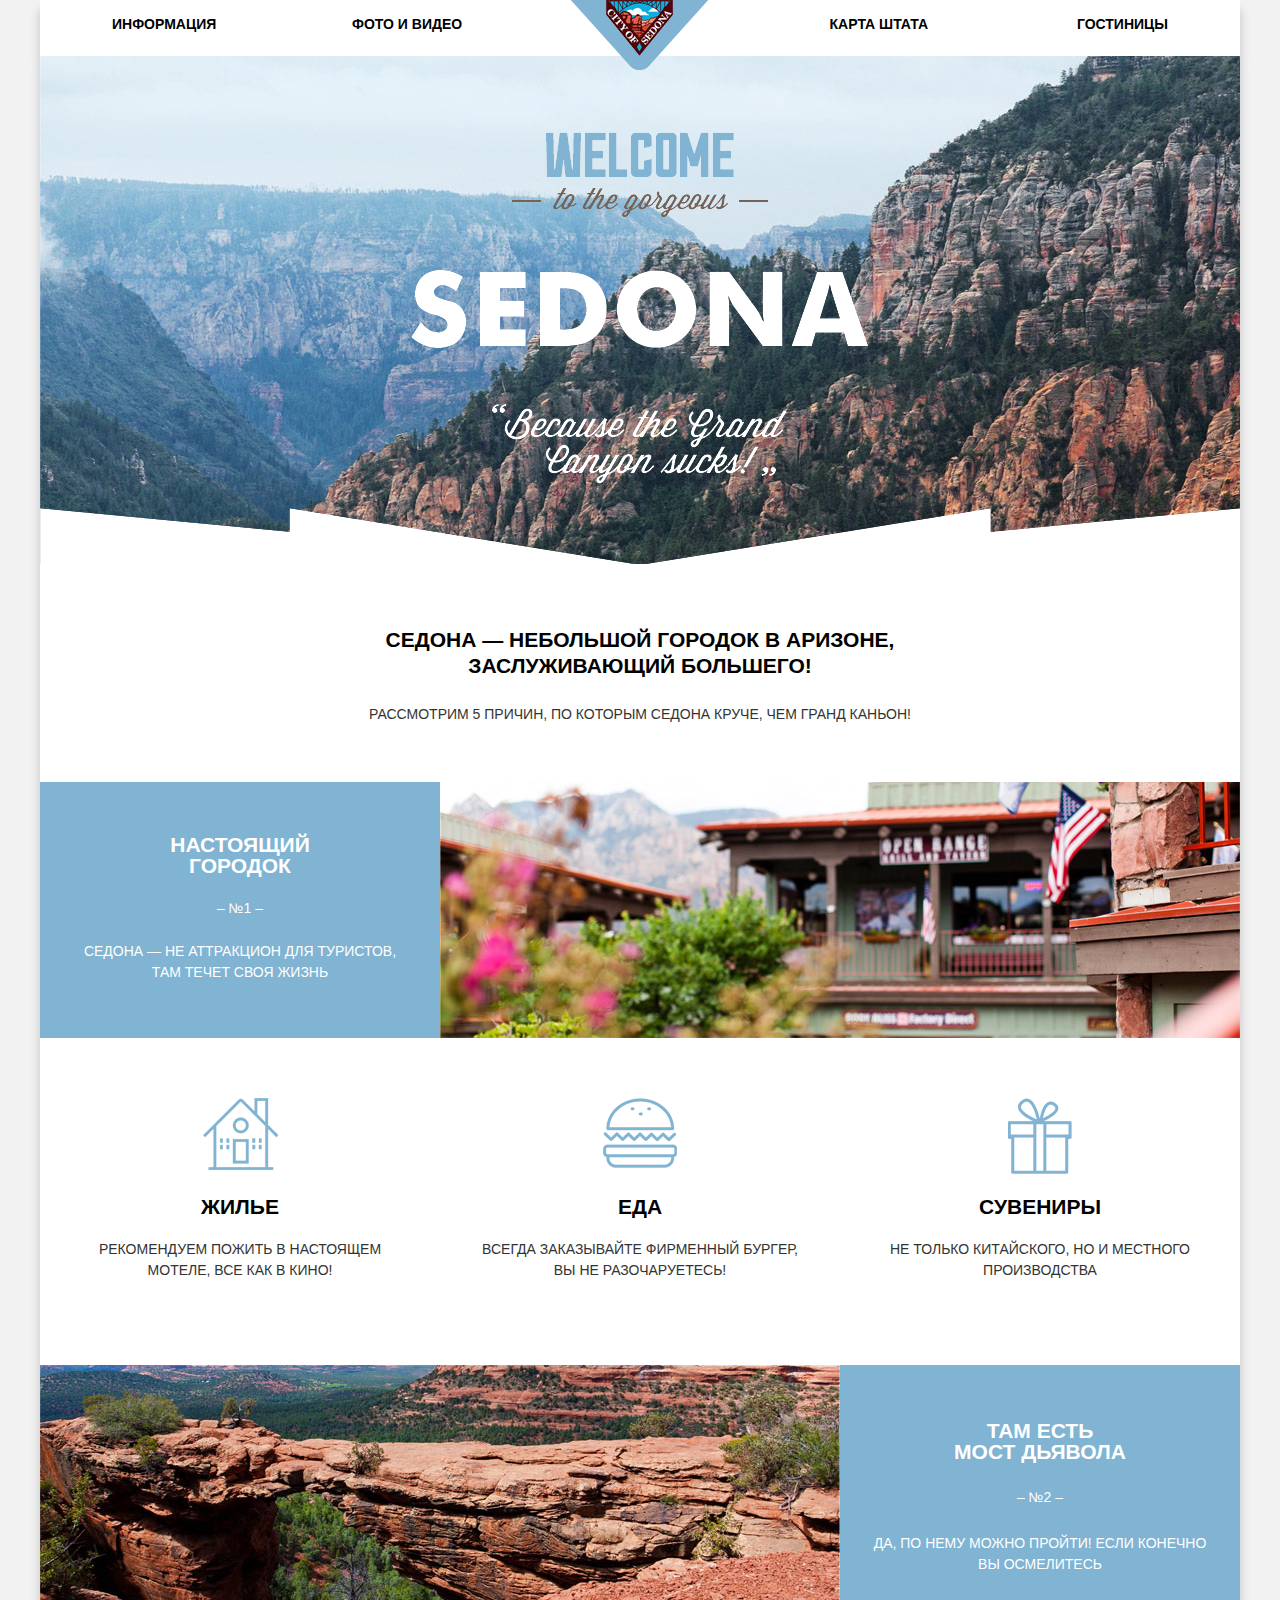
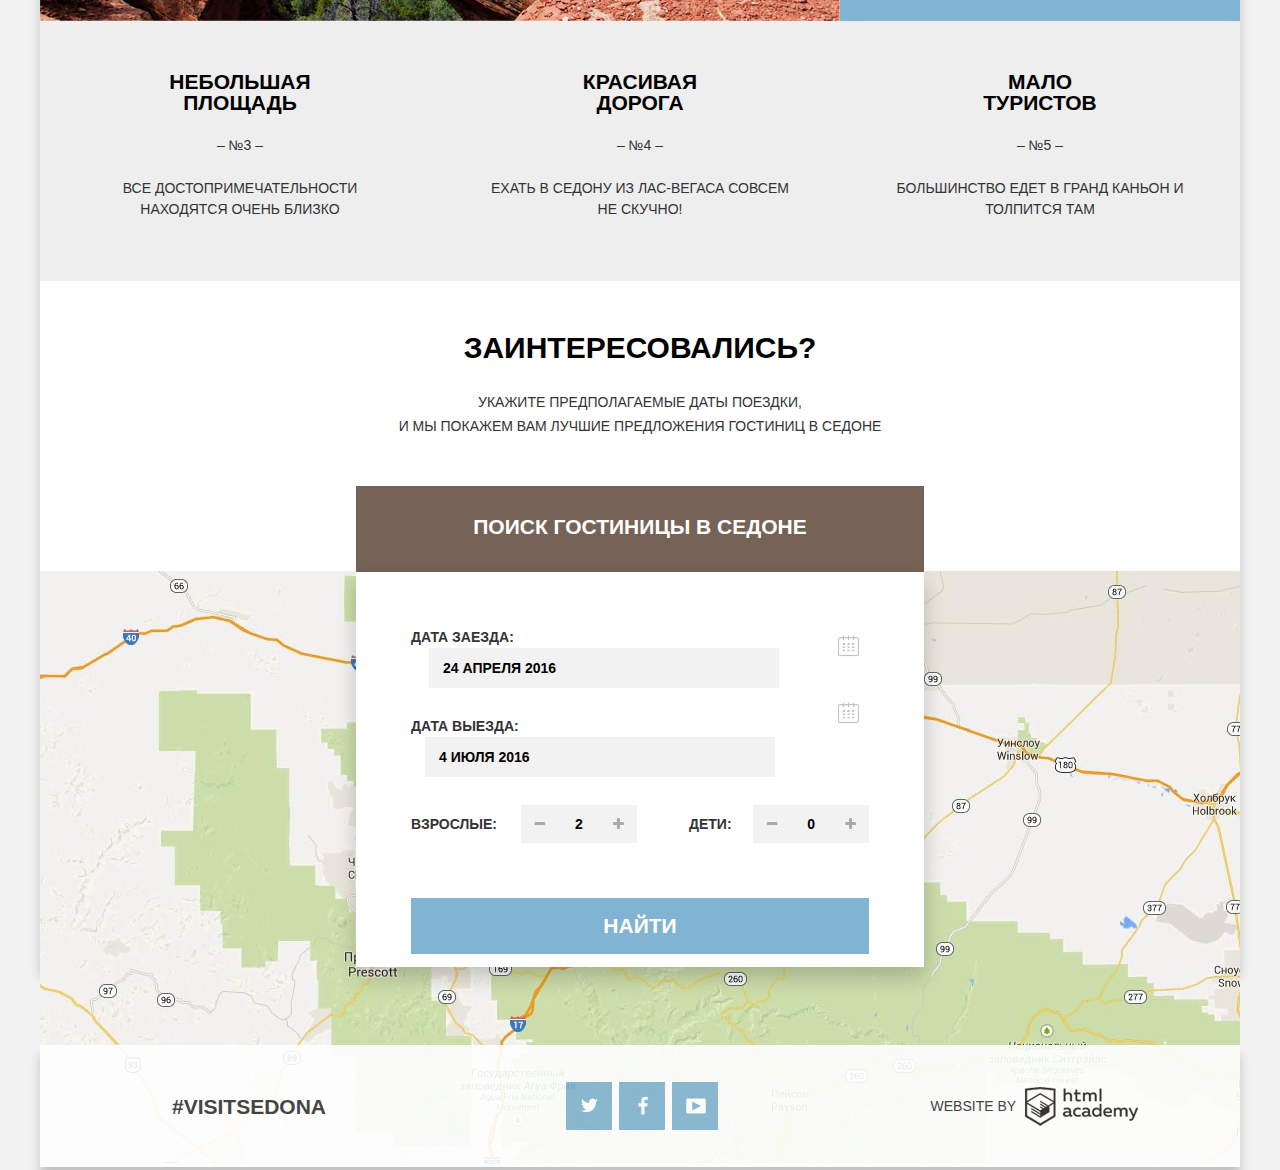
==== commit 4d08e776: "Как теперь выглядит форма?" ====
--- a/index.html
+++ b/index.html
@@ -52,17 +52,23 @@
       </div>
       <section class="features-top">
         <div class="features-item">
-          <img class="features-icon" src="img/icon-housing.png" alt="housing">
+          <div class="feature-img">
+            <img class="features-icon" src="img/icon-housing.png" alt="housing">
+          </div>
           <h2 class="features-name">Жилье</h2>
           <p>Рекомендуем пожить в настоящем<br>мотеле, все как в кино!</p>
         </div>
         <div class="features-item">
-          <img class="features-icon" src="img/icon-food.png" alt="food">
+          <div class="feature-img">
+            <img class="features-icon" src="img/icon-food.png" alt="food">
+          </div>
           <h2 class="features-name">Еда</h2>
           <p>Всегда заказывайте фирменный бургер,<br>вы не разочаруетесь!</p>
         </div>
         <div class="features-item">
-          <img class="features-icon" src="img/icon-souvenirs.png" alt="souvenirs">
+          <div class="feature-img">
+            <img class="features-icon" src="img/icon-souvenirs.png" alt="souvenirs">
+          </div>
           <h2 class="features-name">Сувениры</h2>
           <p>Не только китайского, но и местного<br>производства</p>
         </div>
@@ -104,30 +110,26 @@
         </div>
         <div class="form-content">
           <div class="arrivals">
-            <label>
-              <span>Дата заезда:</span><input type="text" name="arrival-date" value="24 АПРЕЛЯ 2016">
-            </label>
+            <label for="arrival-date">Дата заезда:</label>
+            <input type="text" name="arrival-date" id="arrival-date" value="24 АПРЕЛЯ 2016">
             <a class="calendar"></a>
           </div>
           <div class="departures">
-            <label>
-              <span>Дата выезда:</span><input type="text" name="departure-date" value="4 ИЮЛЯ 2016">
-            </label>
+            <label for="departure-date">Дата выезда:</label>
+            <input type="text" name="departure-date" id="departure-date" value="4 ИЮЛЯ 2016">
             <a class="calendar"></a>
           </div>
           <div class="guests">
             <div class="adults">
-              <label>
-                <span>Взрослые:</span><input type="text" name="adults" value="2"> 
-              </label>
+              <label for="adults">Взрослые:</label>
               <a class="minus" href="#"></a>
+              <input type="text" name="adults" id="adults" value="2"> 
               <a class="plus" href="#"></a>
             </div>
             <div class="children">
-              <label>
-                <span>Дети:</span><input type="text" name="children" value="0"> 
-              </label>
+              <label for="children">Дети:</label>
               <a class="minus" href="#"></a>
+              <input type="text" name="children" id="children" value="0"> 
               <a class="plus" href="#"></a>
             </div>
           </div>
--- a/css/style.css
+++ b/css/style.css
@@ -3,7 +3,7 @@
     line-height: 21px;
     color: #333333;
     font-weight: normal;
-    font-family: "PT Sans", sans-serif;
+    font-family: "PT Sans", "Arial", sans-serif;
     text-transform: uppercase;   
     background-color: #f2f2f2; 
 }
@@ -13,7 +13,7 @@
     line-height: 24px;
     color: #000000;
     font-weight: bold;
-    font-family: "PT Sans", sans-serif;
+    font-family: "PT Sans", "Arial", sans-serif;
 }
 
 h2 {
@@ -21,7 +21,7 @@
     line-height: 21px;
     color: #000000;
     font-weight: bold;
-    font-family: "PT Sans", sans-serif;
+    font-family: "PT Sans", "Arial", sans-serif;
     text-transform: uppercase;
 }
 
@@ -172,7 +172,11 @@
     display: flex;
     justify-content: center;
     align-items: center;
-    margin-bottom: 65px;
+    margin-bottom: 70px;
+}
+
+.feature-img {
+	height: 76px;
 }
 
 .features-top .features-item {
@@ -277,13 +281,22 @@
 
 .arrivals input[type="text"],
 .departures input[type="text"] {
-    width: 345px;
-    height: 36px;
+    position: relative;
+    width: 346px;
+    height: 38px;
     text-indent: 12px;
     font-family: inherit;
     font-weight: bold;
     background-color: #f2f2f2;
     border: 0;
+}
+
+.arrivals input[type="text"] {
+    margin-left: 18px;
+}
+
+.departures input[type="text"] {
+    margin-left: 14px;
 }
 
 .adults input[type="text"],
@@ -311,21 +324,13 @@
     margin-bottom: 28px;
 }
 
-.arrivals span {
-    margin-right: 23px;
-}
-
-.departures span {
-    margin-right: 20px;
-}
-
 .arrivals .calendar {
     display: inline-block;
     background: url("../img/icon-calendar.png") no-repeat 0 0;
     width: 21px;
     height: 22px;
     position: absolute;
-    top: 62px;
+    top: 63px;
     right: 65px;
     cursor: pointer;
 }
@@ -344,7 +349,7 @@
     width: 21px;
     height: 22px;
     position: absolute;
-    top: 128px;
+    top: 130px;
     right: 65px;
     cursor: pointer;
 }
@@ -360,26 +365,29 @@
 .guests {
     display: flex;
     justify-content: space-between;
-    max-width: 455px;
+    max-width: 458px;
     margin-bottom: 55px;
 }
 
 .adults {
+    display: flex;
+    justify-content: space-between;
+    align-items: center;
     width: 226px;
-    margin-top: 3px;
-}
+}
+
+.adults label {
+    width: 112px;}
 
 .children {
+    display: flex;
+    justify-content: space-between;
+    align-items: center;
     width: 180px;
-    margin-top: 3px;
-}
-
-.adults span {
-    margin-right: 77px;
-}
-
-.children span {
-    margin-right: 68px;
+}
+
+.children label {
+    width: 66px;
 }
 
 .adults .minus {
@@ -388,9 +396,6 @@
     height: 38px;
     background: #f2f2f2 url("../img/icon-minus.png") no-repeat;
     vertical-align: middle;
-    position: absolute;
-    bottom: 167px;
-    left: 166px;
 }
 
 .adults .minus:hover {
@@ -407,9 +412,6 @@
     height: 38px;
     background: #f2f2f2 url("../img/icon-plus.png") no-repeat;
     vertical-align: middle;
-    position: absolute;
-    bottom: 167px;
-    left: 241px;
 }
 
 .adults .plus:hover {
@@ -426,9 +428,6 @@
     height: 38px;
     background: #f2f2f2 url("../img/icon-minus.png") no-repeat;
     vertical-align: middle;
-    position: absolute;
-    bottom: 167px;
-    right: 132px;
 }
 
 .children .minus:hover {
@@ -445,9 +444,6 @@
     height: 38px;
     background: #f2f2f2 url("../img/icon-plus.png") no-repeat;
     vertical-align: middle;
-    position: absolute;
-    bottom: 167px;
-    right: 57px;
 }
 
 .children .plus:hover {
@@ -489,7 +485,7 @@
 
 footer .container {
     position: relative;
-    min-height: 120px;
+    min-height: 122px;
     margin-top: 0;
     display: flex;
     justify-content: space-between;
@@ -615,16 +611,18 @@
 }
 
 .price {
-    min-width: 328px;
+    min-width: 318px;
+    margin-left: 10px;
 }
 
 .price h2 {
-    margin-bottom: 9px;
+    margin-left: -10px;
+    margin-bottom: 8px;
 }
 
 .price-controls {
     position: relative;
-    height: 36px;
+    height: 32px;
     margin-bottom: 20px;
     border: 2px solid #ffffff;
     border-radius: 2px;
@@ -643,7 +641,7 @@
 
 .price-controls label {
     display: inline-block;
-    line-height: 38px;
+    line-height: 34px;
     vertical-align: top;
     cursor: pointer;
 }
@@ -651,7 +649,7 @@
 .price-controls .min-price,
 .price-controls .max-price {
     width: 90px;
-    padding-left: 65px;
+    padding-left: 60px;
 }
 
 .price-controls input {
@@ -718,7 +716,7 @@
 .inner-button input[type="submit"] {
     display: block;
     margin: 0 auto;
-    padding: 6px 35px;
+    padding: 6px 30px;
     font-size: 14px;
     line-height: 20px;
     color: #ffffff;
@@ -920,4 +918,8 @@
 
 .star {
     text-align: end;
+}
+
+.star img {
+    margin-left: 4px;
 }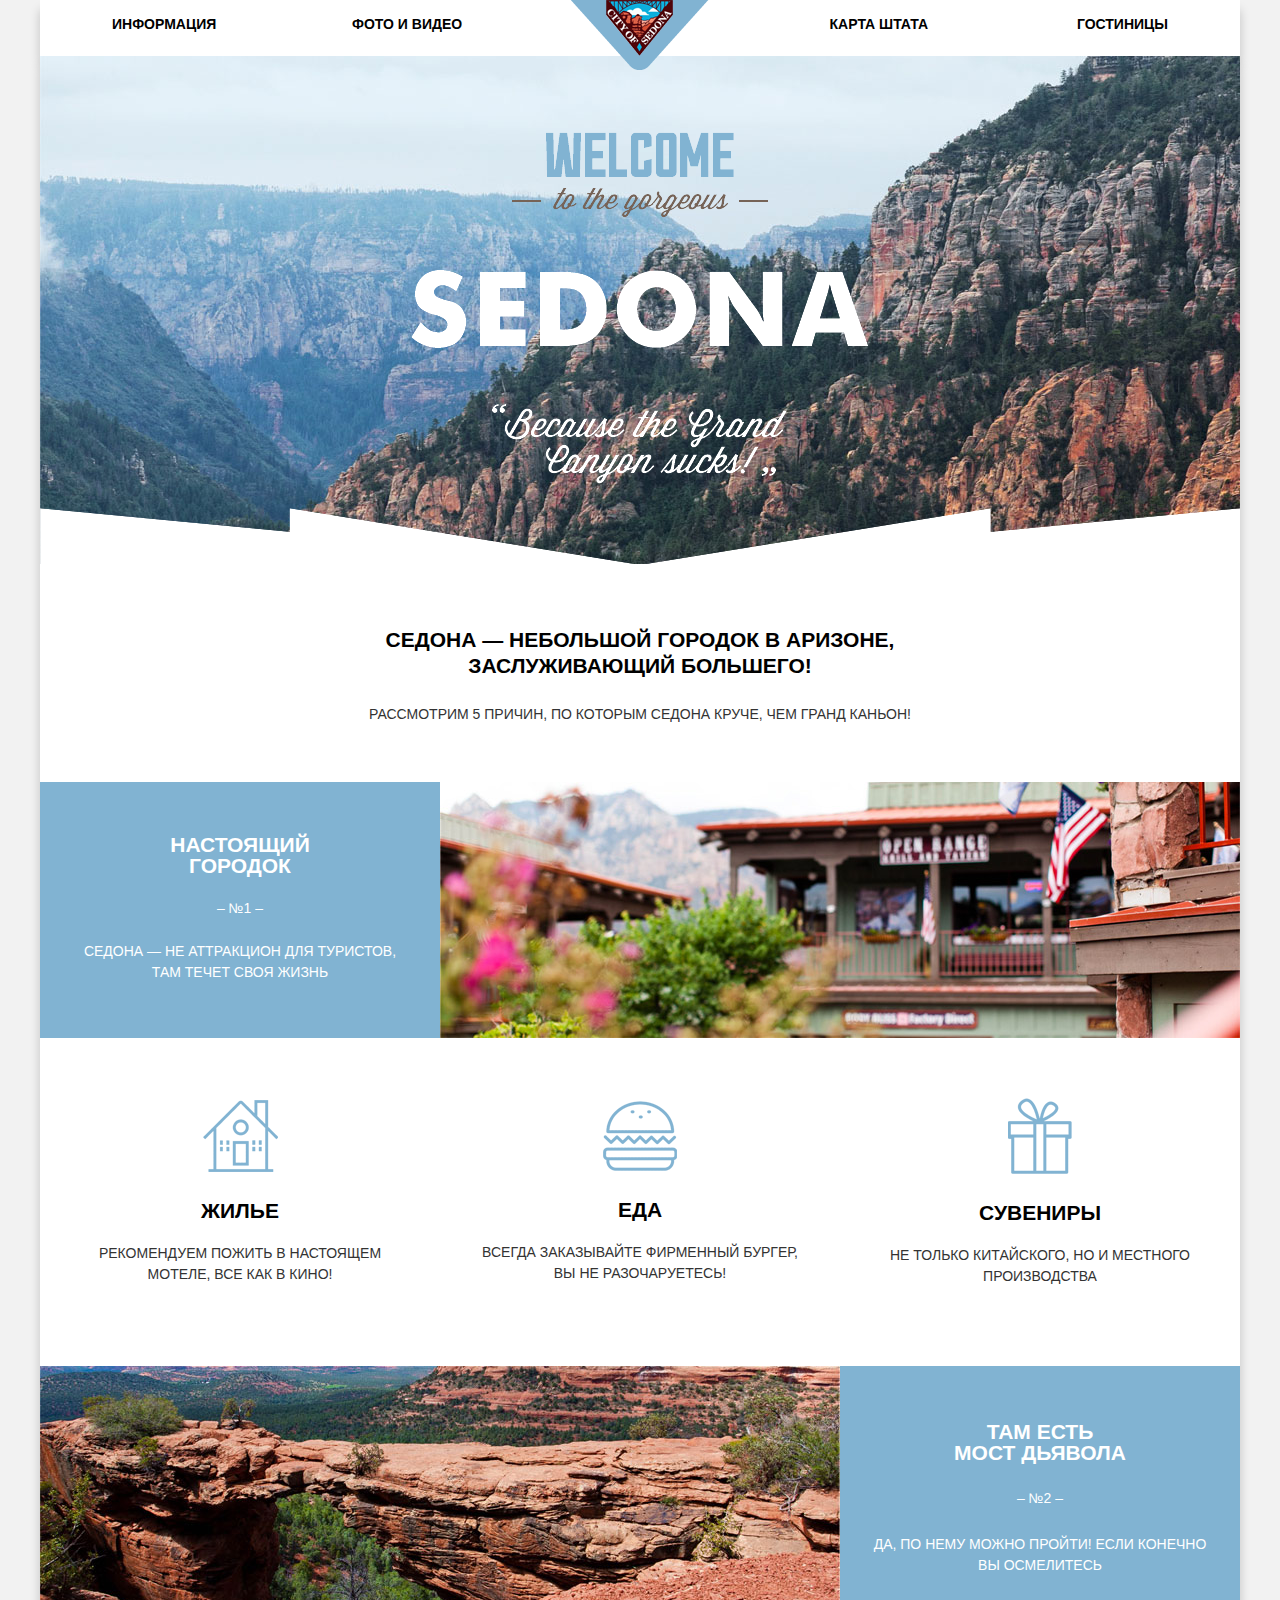
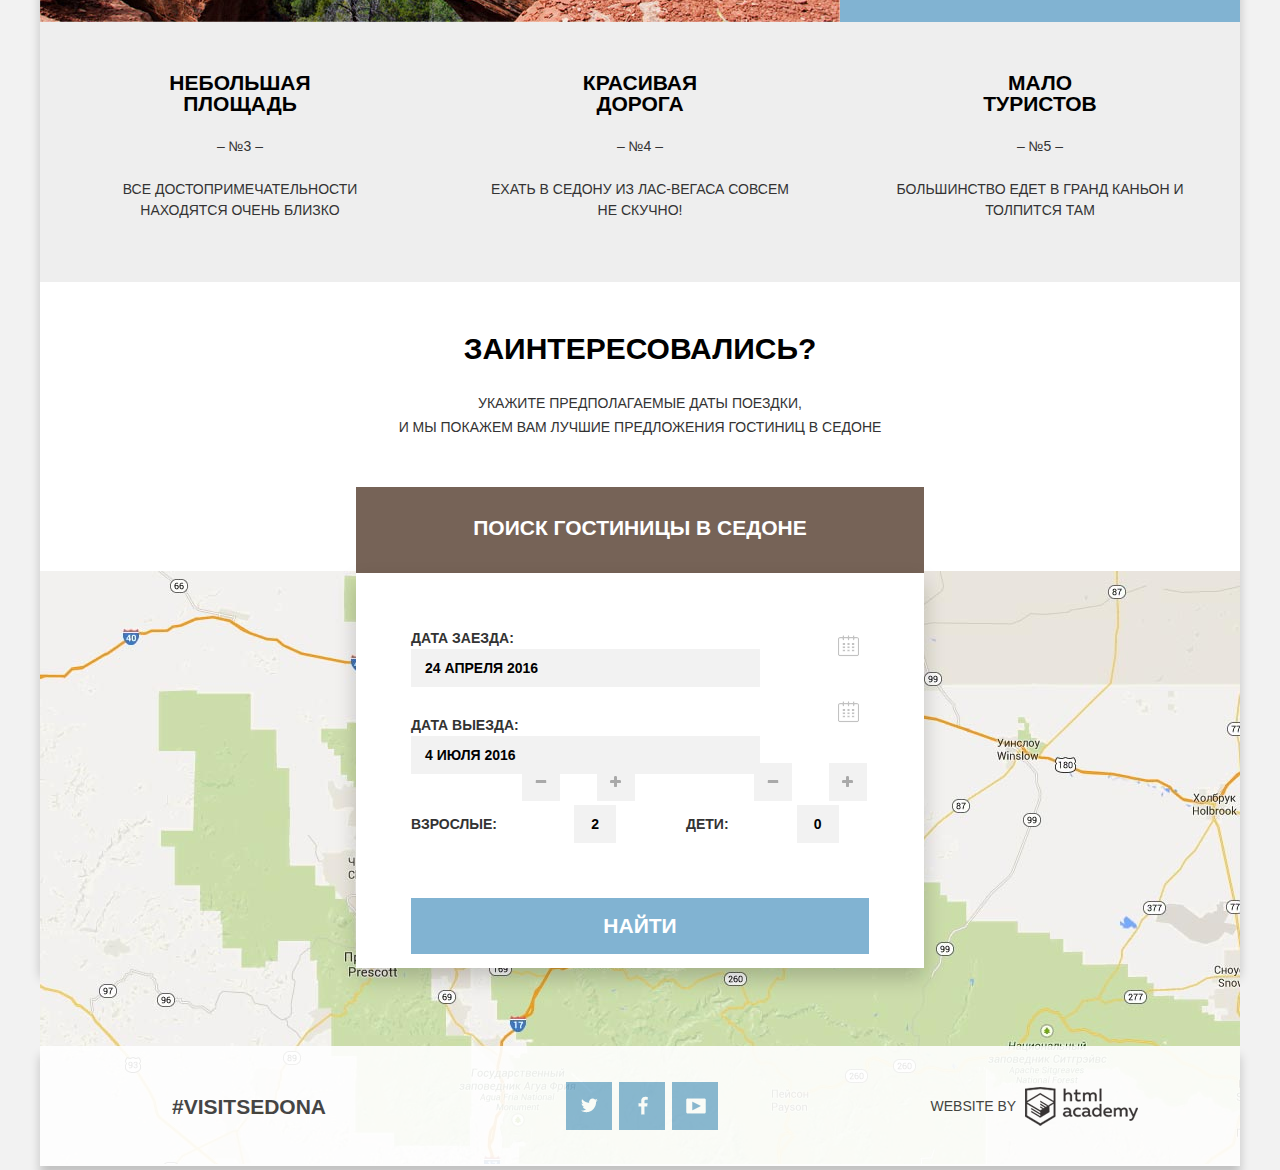
==== commit 28d66278: "Revert "Как теперь выглядит форма?"" ====
--- a/index.html
+++ b/index.html
@@ -52,23 +52,17 @@
       </div>
       <section class="features-top">
         <div class="features-item">
-          <div class="feature-img">
-            <img class="features-icon" src="img/icon-housing.png" alt="housing">
-          </div>
+          <img class="features-icon" src="img/icon-housing.png" alt="housing">
           <h2 class="features-name">Жилье</h2>
           <p>Рекомендуем пожить в настоящем<br>мотеле, все как в кино!</p>
         </div>
         <div class="features-item">
-          <div class="feature-img">
-            <img class="features-icon" src="img/icon-food.png" alt="food">
-          </div>
+          <img class="features-icon" src="img/icon-food.png" alt="food">
           <h2 class="features-name">Еда</h2>
           <p>Всегда заказывайте фирменный бургер,<br>вы не разочаруетесь!</p>
         </div>
         <div class="features-item">
-          <div class="feature-img">
-            <img class="features-icon" src="img/icon-souvenirs.png" alt="souvenirs">
-          </div>
+          <img class="features-icon" src="img/icon-souvenirs.png" alt="souvenirs">
           <h2 class="features-name">Сувениры</h2>
           <p>Не только китайского, но и местного<br>производства</p>
         </div>
@@ -110,26 +104,30 @@
         </div>
         <div class="form-content">
           <div class="arrivals">
-            <label for="arrival-date">Дата заезда:</label>
-            <input type="text" name="arrival-date" id="arrival-date" value="24 АПРЕЛЯ 2016">
+            <label>
+              <span>Дата заезда:</span><input type="text" name="arrival-date" value="24 АПРЕЛЯ 2016">
+            </label>
             <a class="calendar"></a>
           </div>
           <div class="departures">
-            <label for="departure-date">Дата выезда:</label>
-            <input type="text" name="departure-date" id="departure-date" value="4 ИЮЛЯ 2016">
+            <label>
+              <span>Дата выезда:</span><input type="text" name="departure-date" value="4 ИЮЛЯ 2016">
+            </label>
             <a class="calendar"></a>
           </div>
           <div class="guests">
             <div class="adults">
-              <label for="adults">Взрослые:</label>
+              <label>
+                <span>Взрослые:</span><input type="text" name="adults" value="2"> 
+              </label>
               <a class="minus" href="#"></a>
-              <input type="text" name="adults" id="adults" value="2"> 
               <a class="plus" href="#"></a>
             </div>
             <div class="children">
-              <label for="children">Дети:</label>
+              <label>
+                <span>Дети:</span><input type="text" name="children" value="0"> 
+              </label>
               <a class="minus" href="#"></a>
-              <input type="text" name="children" id="children" value="0"> 
               <a class="plus" href="#"></a>
             </div>
           </div>
--- a/css/style.css
+++ b/css/style.css
@@ -3,7 +3,7 @@
     line-height: 21px;
     color: #333333;
     font-weight: normal;
-    font-family: "PT Sans", "Arial", sans-serif;
+    font-family: "PT Sans", sans-serif;
     text-transform: uppercase;   
     background-color: #f2f2f2; 
 }
@@ -13,7 +13,7 @@
     line-height: 24px;
     color: #000000;
     font-weight: bold;
-    font-family: "PT Sans", "Arial", sans-serif;
+    font-family: "PT Sans", sans-serif;
 }
 
 h2 {
@@ -21,7 +21,7 @@
     line-height: 21px;
     color: #000000;
     font-weight: bold;
-    font-family: "PT Sans", "Arial", sans-serif;
+    font-family: "PT Sans", sans-serif;
     text-transform: uppercase;
 }
 
@@ -172,11 +172,7 @@
     display: flex;
     justify-content: center;
     align-items: center;
-    margin-bottom: 70px;
-}
-
-.feature-img {
-	height: 76px;
+    margin-bottom: 65px;
 }
 
 .features-top .features-item {
@@ -281,22 +277,13 @@
 
 .arrivals input[type="text"],
 .departures input[type="text"] {
-    position: relative;
-    width: 346px;
-    height: 38px;
+    width: 345px;
+    height: 36px;
     text-indent: 12px;
     font-family: inherit;
     font-weight: bold;
     background-color: #f2f2f2;
     border: 0;
-}
-
-.arrivals input[type="text"] {
-    margin-left: 18px;
-}
-
-.departures input[type="text"] {
-    margin-left: 14px;
 }
 
 .adults input[type="text"],
@@ -324,13 +311,21 @@
     margin-bottom: 28px;
 }
 
+.arrivals span {
+    margin-right: 23px;
+}
+
+.departures span {
+    margin-right: 20px;
+}
+
 .arrivals .calendar {
     display: inline-block;
     background: url("../img/icon-calendar.png") no-repeat 0 0;
     width: 21px;
     height: 22px;
     position: absolute;
-    top: 63px;
+    top: 62px;
     right: 65px;
     cursor: pointer;
 }
@@ -349,7 +344,7 @@
     width: 21px;
     height: 22px;
     position: absolute;
-    top: 130px;
+    top: 128px;
     right: 65px;
     cursor: pointer;
 }
@@ -365,29 +360,26 @@
 .guests {
     display: flex;
     justify-content: space-between;
-    max-width: 458px;
+    max-width: 455px;
     margin-bottom: 55px;
 }
 
 .adults {
-    display: flex;
-    justify-content: space-between;
-    align-items: center;
     width: 226px;
-}
-
-.adults label {
-    width: 112px;}
+    margin-top: 3px;
+}
 
 .children {
-    display: flex;
-    justify-content: space-between;
-    align-items: center;
     width: 180px;
-}
-
-.children label {
-    width: 66px;
+    margin-top: 3px;
+}
+
+.adults span {
+    margin-right: 77px;
+}
+
+.children span {
+    margin-right: 68px;
 }
 
 .adults .minus {
@@ -396,6 +388,9 @@
     height: 38px;
     background: #f2f2f2 url("../img/icon-minus.png") no-repeat;
     vertical-align: middle;
+    position: absolute;
+    bottom: 167px;
+    left: 166px;
 }
 
 .adults .minus:hover {
@@ -412,6 +407,9 @@
     height: 38px;
     background: #f2f2f2 url("../img/icon-plus.png") no-repeat;
     vertical-align: middle;
+    position: absolute;
+    bottom: 167px;
+    left: 241px;
 }
 
 .adults .plus:hover {
@@ -428,6 +426,9 @@
     height: 38px;
     background: #f2f2f2 url("../img/icon-minus.png") no-repeat;
     vertical-align: middle;
+    position: absolute;
+    bottom: 167px;
+    right: 132px;
 }
 
 .children .minus:hover {
@@ -444,6 +445,9 @@
     height: 38px;
     background: #f2f2f2 url("../img/icon-plus.png") no-repeat;
     vertical-align: middle;
+    position: absolute;
+    bottom: 167px;
+    right: 57px;
 }
 
 .children .plus:hover {
@@ -485,7 +489,7 @@
 
 footer .container {
     position: relative;
-    min-height: 122px;
+    min-height: 120px;
     margin-top: 0;
     display: flex;
     justify-content: space-between;
@@ -611,18 +615,16 @@
 }
 
 .price {
-    min-width: 318px;
-    margin-left: 10px;
+    min-width: 328px;
 }
 
 .price h2 {
-    margin-left: -10px;
-    margin-bottom: 8px;
+    margin-bottom: 9px;
 }
 
 .price-controls {
     position: relative;
-    height: 32px;
+    height: 36px;
     margin-bottom: 20px;
     border: 2px solid #ffffff;
     border-radius: 2px;
@@ -641,7 +643,7 @@
 
 .price-controls label {
     display: inline-block;
-    line-height: 34px;
+    line-height: 38px;
     vertical-align: top;
     cursor: pointer;
 }
@@ -649,7 +651,7 @@
 .price-controls .min-price,
 .price-controls .max-price {
     width: 90px;
-    padding-left: 60px;
+    padding-left: 65px;
 }
 
 .price-controls input {
@@ -716,7 +718,7 @@
 .inner-button input[type="submit"] {
     display: block;
     margin: 0 auto;
-    padding: 6px 30px;
+    padding: 6px 35px;
     font-size: 14px;
     line-height: 20px;
     color: #ffffff;
@@ -918,8 +920,4 @@
 
 .star {
     text-align: end;
-}
-
-.star img {
-    margin-left: 4px;
 }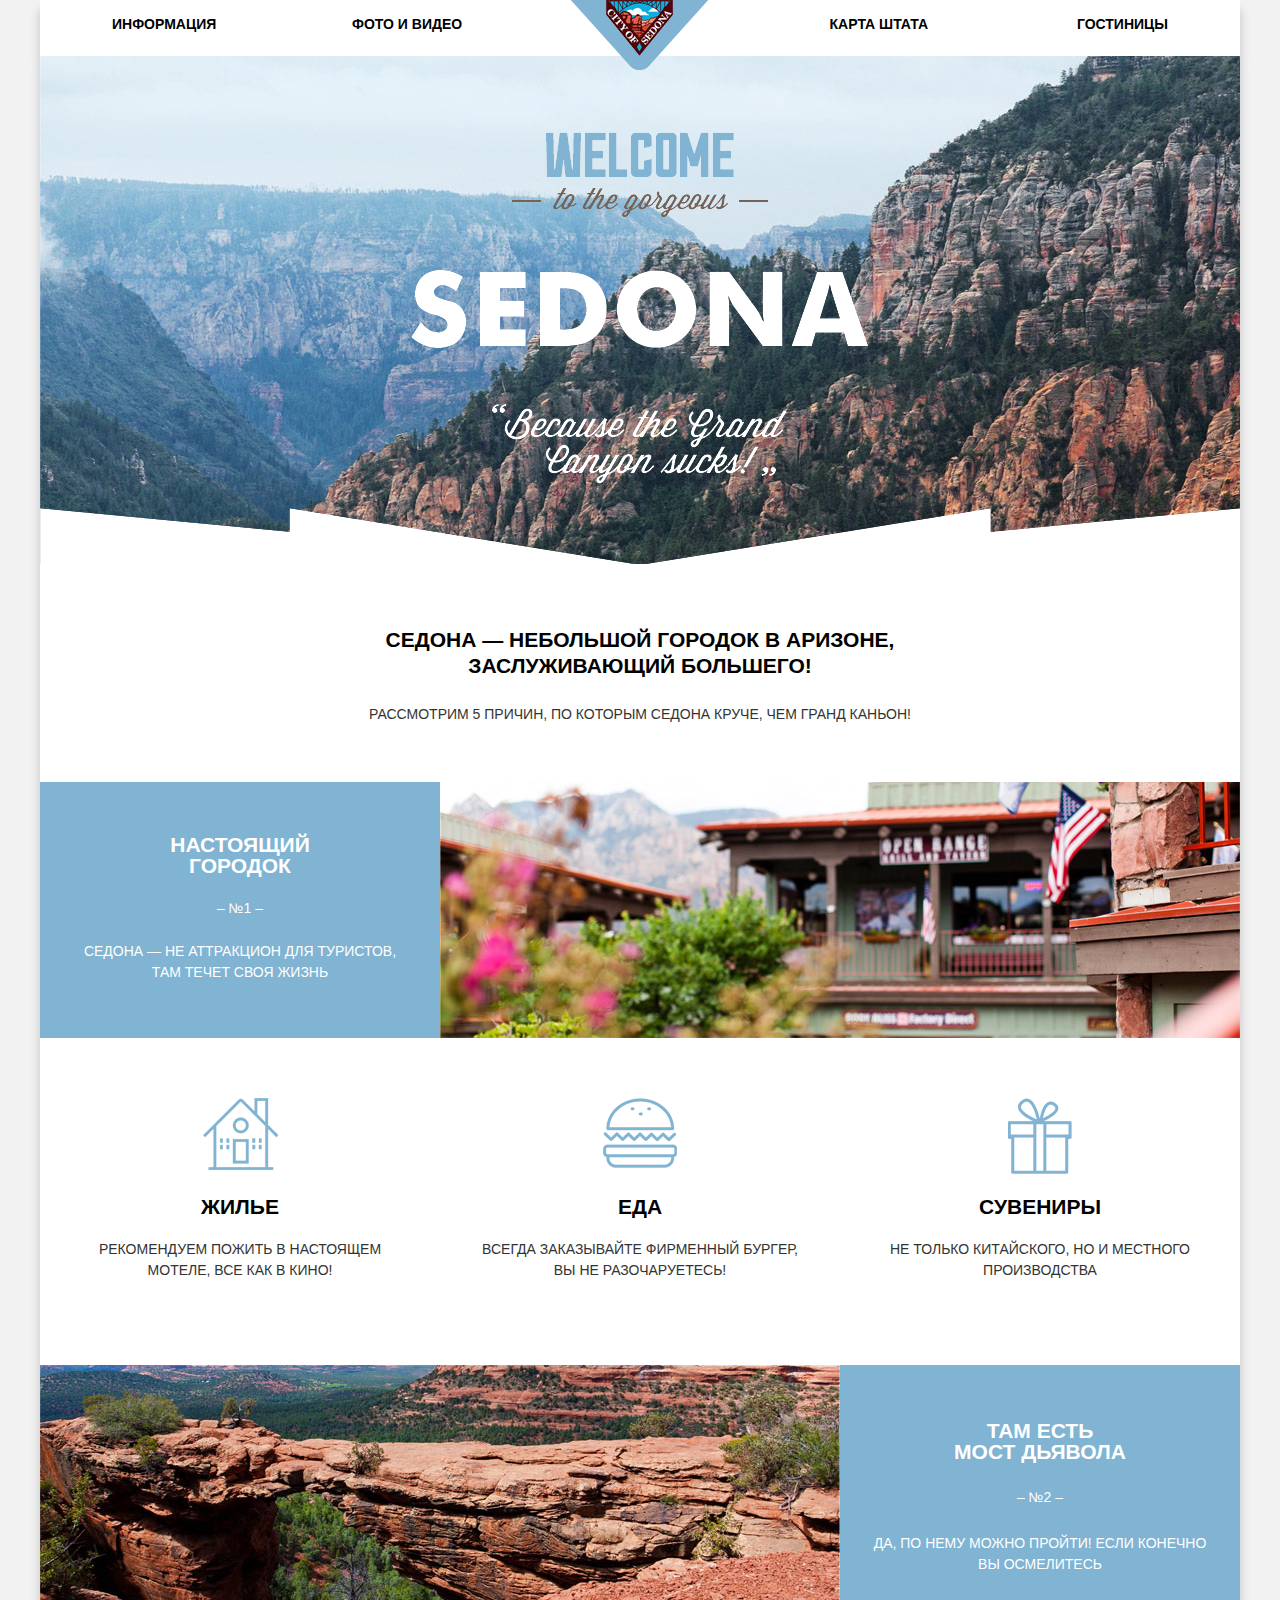
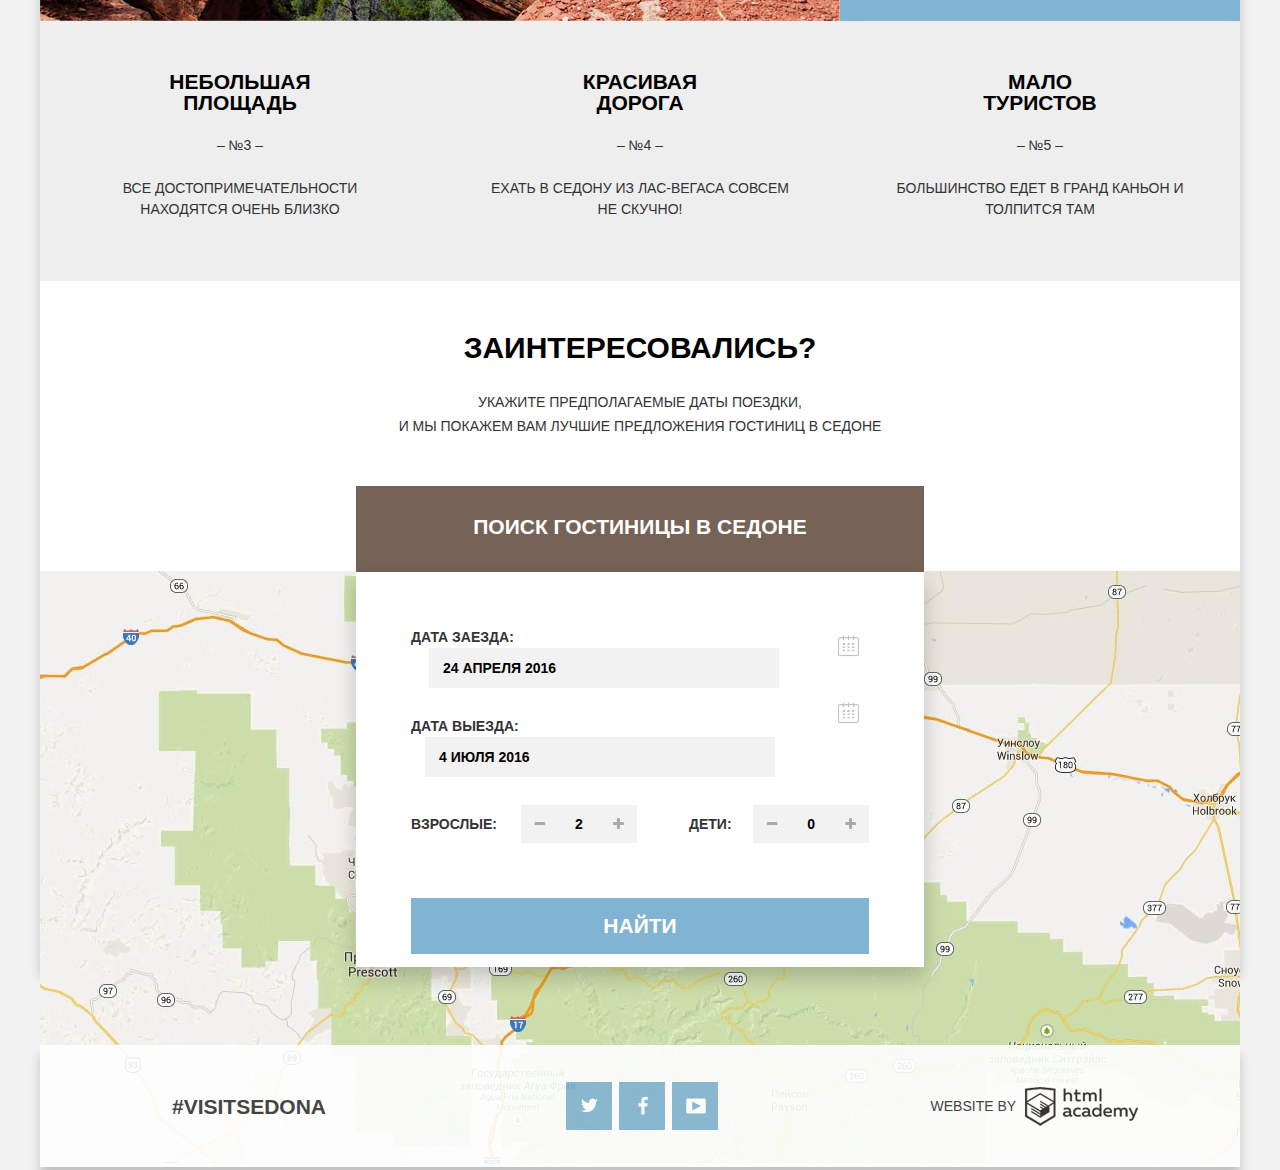
==== commit dc603aca: "Revert "Revert "Как теперь выглядит форма?""" ====
--- a/index.html
+++ b/index.html
@@ -52,17 +52,23 @@
       </div>
       <section class="features-top">
         <div class="features-item">
-          <img class="features-icon" src="img/icon-housing.png" alt="housing">
+          <div class="feature-img">
+            <img class="features-icon" src="img/icon-housing.png" alt="housing">
+          </div>
           <h2 class="features-name">Жилье</h2>
           <p>Рекомендуем пожить в настоящем<br>мотеле, все как в кино!</p>
         </div>
         <div class="features-item">
-          <img class="features-icon" src="img/icon-food.png" alt="food">
+          <div class="feature-img">
+            <img class="features-icon" src="img/icon-food.png" alt="food">
+          </div>
           <h2 class="features-name">Еда</h2>
           <p>Всегда заказывайте фирменный бургер,<br>вы не разочаруетесь!</p>
         </div>
         <div class="features-item">
-          <img class="features-icon" src="img/icon-souvenirs.png" alt="souvenirs">
+          <div class="feature-img">
+            <img class="features-icon" src="img/icon-souvenirs.png" alt="souvenirs">
+          </div>
           <h2 class="features-name">Сувениры</h2>
           <p>Не только китайского, но и местного<br>производства</p>
         </div>
@@ -104,30 +110,26 @@
         </div>
         <div class="form-content">
           <div class="arrivals">
-            <label>
-              <span>Дата заезда:</span><input type="text" name="arrival-date" value="24 АПРЕЛЯ 2016">
-            </label>
+            <label for="arrival-date">Дата заезда:</label>
+            <input type="text" name="arrival-date" id="arrival-date" value="24 АПРЕЛЯ 2016">
             <a class="calendar"></a>
           </div>
           <div class="departures">
-            <label>
-              <span>Дата выезда:</span><input type="text" name="departure-date" value="4 ИЮЛЯ 2016">
-            </label>
+            <label for="departure-date">Дата выезда:</label>
+            <input type="text" name="departure-date" id="departure-date" value="4 ИЮЛЯ 2016">
             <a class="calendar"></a>
           </div>
           <div class="guests">
             <div class="adults">
-              <label>
-                <span>Взрослые:</span><input type="text" name="adults" value="2"> 
-              </label>
+              <label for="adults">Взрослые:</label>
               <a class="minus" href="#"></a>
+              <input type="text" name="adults" id="adults" value="2"> 
               <a class="plus" href="#"></a>
             </div>
             <div class="children">
-              <label>
-                <span>Дети:</span><input type="text" name="children" value="0"> 
-              </label>
+              <label for="children">Дети:</label>
               <a class="minus" href="#"></a>
+              <input type="text" name="children" id="children" value="0"> 
               <a class="plus" href="#"></a>
             </div>
           </div>
--- a/css/style.css
+++ b/css/style.css
@@ -3,7 +3,7 @@
     line-height: 21px;
     color: #333333;
     font-weight: normal;
-    font-family: "PT Sans", sans-serif;
+    font-family: "PT Sans", "Arial", sans-serif;
     text-transform: uppercase;   
     background-color: #f2f2f2; 
 }
@@ -13,7 +13,7 @@
     line-height: 24px;
     color: #000000;
     font-weight: bold;
-    font-family: "PT Sans", sans-serif;
+    font-family: "PT Sans", "Arial", sans-serif;
 }
 
 h2 {
@@ -21,7 +21,7 @@
     line-height: 21px;
     color: #000000;
     font-weight: bold;
-    font-family: "PT Sans", sans-serif;
+    font-family: "PT Sans", "Arial", sans-serif;
     text-transform: uppercase;
 }
 
@@ -172,7 +172,11 @@
     display: flex;
     justify-content: center;
     align-items: center;
-    margin-bottom: 65px;
+    margin-bottom: 70px;
+}
+
+.feature-img {
+	height: 76px;
 }
 
 .features-top .features-item {
@@ -277,13 +281,22 @@
 
 .arrivals input[type="text"],
 .departures input[type="text"] {
-    width: 345px;
-    height: 36px;
+    position: relative;
+    width: 346px;
+    height: 38px;
     text-indent: 12px;
     font-family: inherit;
     font-weight: bold;
     background-color: #f2f2f2;
     border: 0;
+}
+
+.arrivals input[type="text"] {
+    margin-left: 18px;
+}
+
+.departures input[type="text"] {
+    margin-left: 14px;
 }
 
 .adults input[type="text"],
@@ -311,21 +324,13 @@
     margin-bottom: 28px;
 }
 
-.arrivals span {
-    margin-right: 23px;
-}
-
-.departures span {
-    margin-right: 20px;
-}
-
 .arrivals .calendar {
     display: inline-block;
     background: url("../img/icon-calendar.png") no-repeat 0 0;
     width: 21px;
     height: 22px;
     position: absolute;
-    top: 62px;
+    top: 63px;
     right: 65px;
     cursor: pointer;
 }
@@ -344,7 +349,7 @@
     width: 21px;
     height: 22px;
     position: absolute;
-    top: 128px;
+    top: 130px;
     right: 65px;
     cursor: pointer;
 }
@@ -360,26 +365,29 @@
 .guests {
     display: flex;
     justify-content: space-between;
-    max-width: 455px;
+    max-width: 458px;
     margin-bottom: 55px;
 }
 
 .adults {
+    display: flex;
+    justify-content: space-between;
+    align-items: center;
     width: 226px;
-    margin-top: 3px;
-}
+}
+
+.adults label {
+    width: 112px;}
 
 .children {
+    display: flex;
+    justify-content: space-between;
+    align-items: center;
     width: 180px;
-    margin-top: 3px;
-}
-
-.adults span {
-    margin-right: 77px;
-}
-
-.children span {
-    margin-right: 68px;
+}
+
+.children label {
+    width: 66px;
 }
 
 .adults .minus {
@@ -388,9 +396,6 @@
     height: 38px;
     background: #f2f2f2 url("../img/icon-minus.png") no-repeat;
     vertical-align: middle;
-    position: absolute;
-    bottom: 167px;
-    left: 166px;
 }
 
 .adults .minus:hover {
@@ -407,9 +412,6 @@
     height: 38px;
     background: #f2f2f2 url("../img/icon-plus.png") no-repeat;
     vertical-align: middle;
-    position: absolute;
-    bottom: 167px;
-    left: 241px;
 }
 
 .adults .plus:hover {
@@ -426,9 +428,6 @@
     height: 38px;
     background: #f2f2f2 url("../img/icon-minus.png") no-repeat;
     vertical-align: middle;
-    position: absolute;
-    bottom: 167px;
-    right: 132px;
 }
 
 .children .minus:hover {
@@ -445,9 +444,6 @@
     height: 38px;
     background: #f2f2f2 url("../img/icon-plus.png") no-repeat;
     vertical-align: middle;
-    position: absolute;
-    bottom: 167px;
-    right: 57px;
 }
 
 .children .plus:hover {
@@ -489,7 +485,7 @@
 
 footer .container {
     position: relative;
-    min-height: 120px;
+    min-height: 122px;
     margin-top: 0;
     display: flex;
     justify-content: space-between;
@@ -615,16 +611,18 @@
 }
 
 .price {
-    min-width: 328px;
+    min-width: 318px;
+    margin-left: 10px;
 }
 
 .price h2 {
-    margin-bottom: 9px;
+    margin-left: -10px;
+    margin-bottom: 8px;
 }
 
 .price-controls {
     position: relative;
-    height: 36px;
+    height: 32px;
     margin-bottom: 20px;
     border: 2px solid #ffffff;
     border-radius: 2px;
@@ -643,7 +641,7 @@
 
 .price-controls label {
     display: inline-block;
-    line-height: 38px;
+    line-height: 34px;
     vertical-align: top;
     cursor: pointer;
 }
@@ -651,7 +649,7 @@
 .price-controls .min-price,
 .price-controls .max-price {
     width: 90px;
-    padding-left: 65px;
+    padding-left: 60px;
 }
 
 .price-controls input {
@@ -718,7 +716,7 @@
 .inner-button input[type="submit"] {
     display: block;
     margin: 0 auto;
-    padding: 6px 35px;
+    padding: 6px 30px;
     font-size: 14px;
     line-height: 20px;
     color: #ffffff;
@@ -920,4 +918,8 @@
 
 .star {
     text-align: end;
+}
+
+.star img {
+    margin-left: 4px;
 }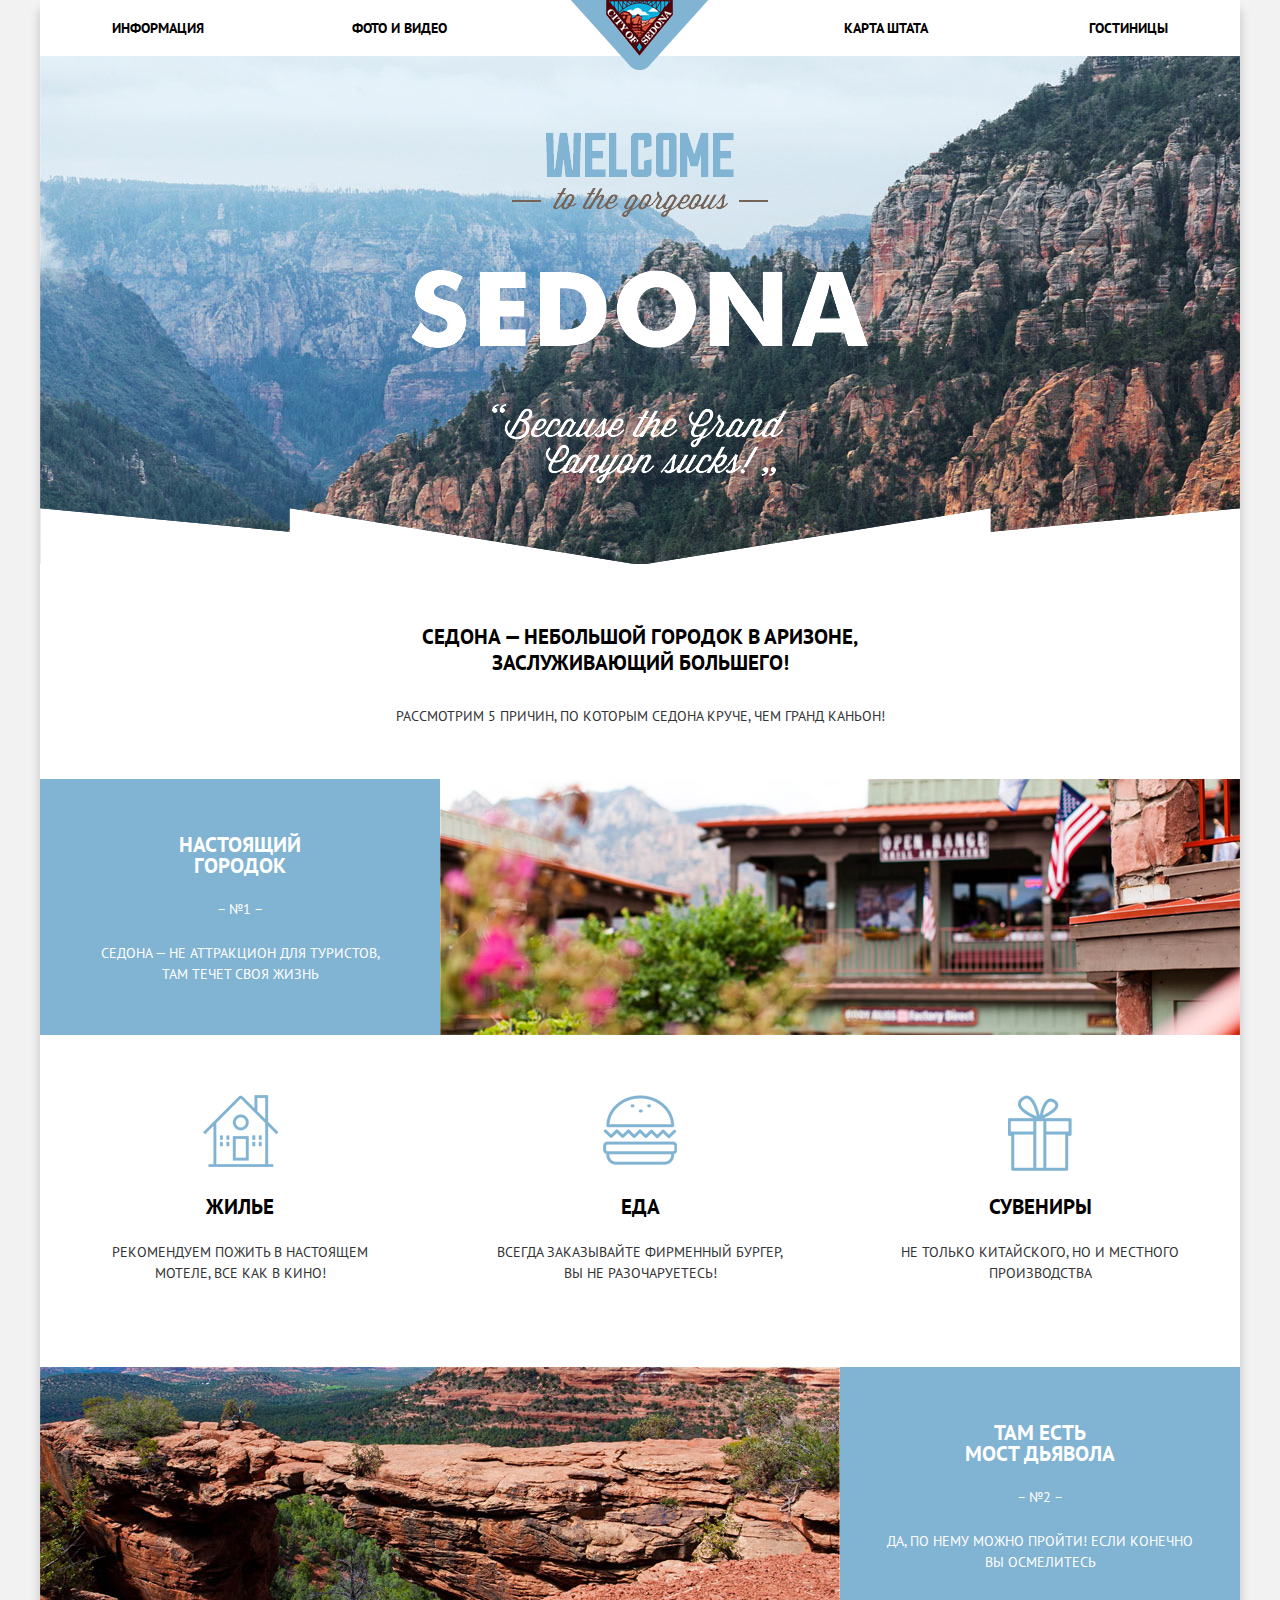
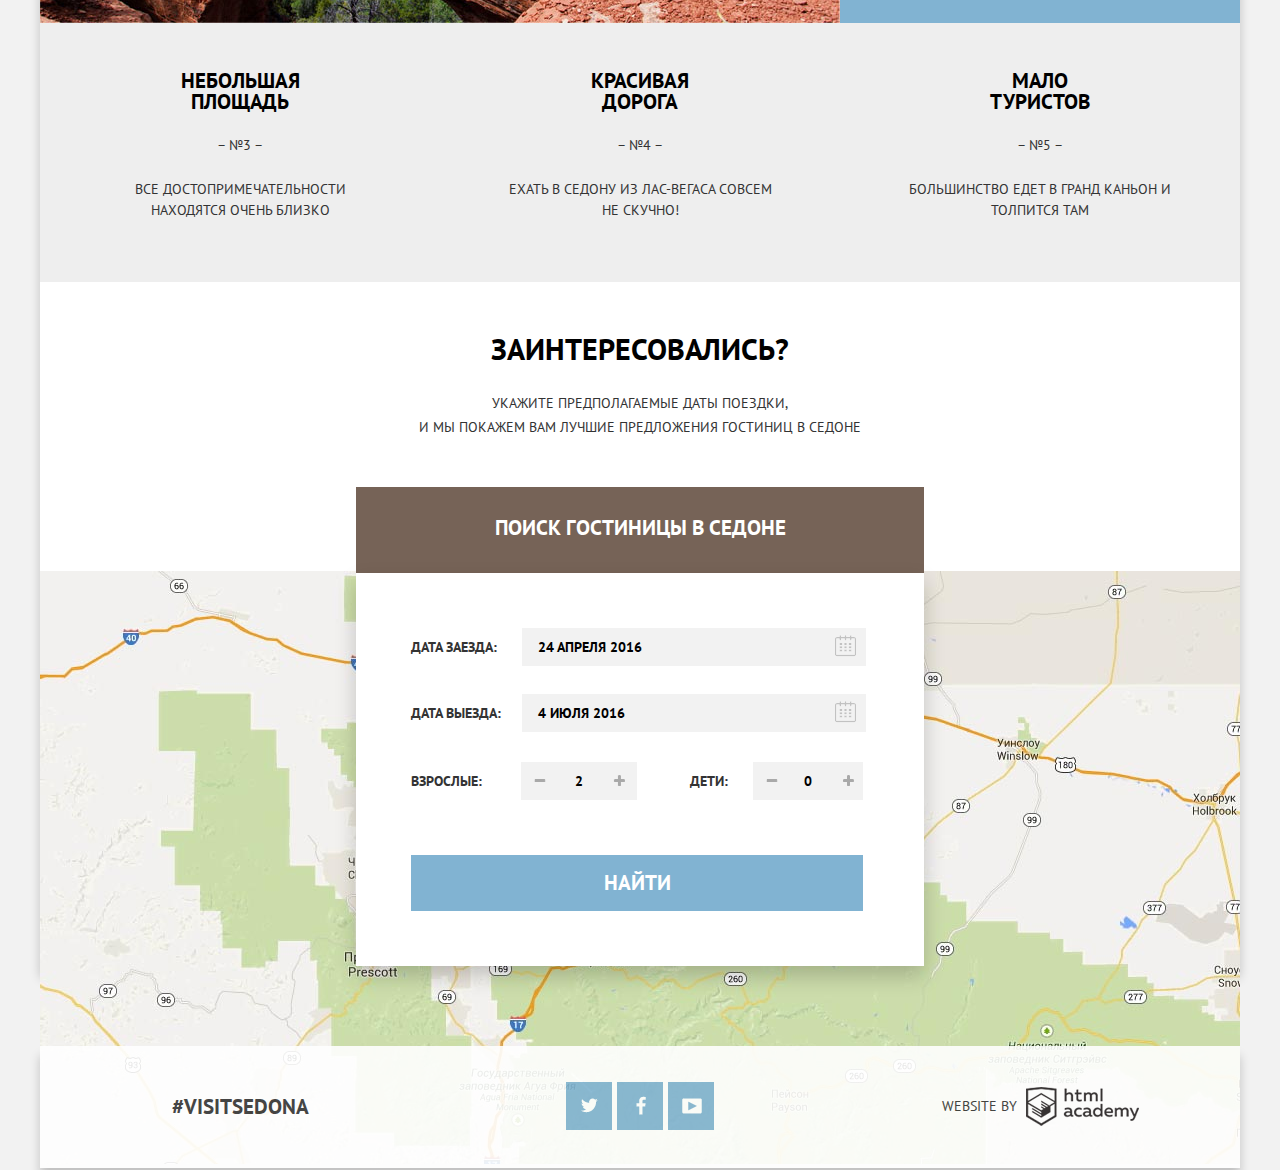
==== commit 36d1c2df: "Исправила несоответствие базовым критериям" ====
--- a/index.html
+++ b/index.html
@@ -3,6 +3,7 @@
   <head>
     <meta charset="utf-8">
     <title>HTML Academy: Седона</title>
+    <link href="https://fonts.googleapis.com/css?family=PT+Sans:400,700&amp;subset=cyrillic" rel="stylesheet">
     <link rel="stylesheet" href="css/normalize.css">
     <link rel="stylesheet" href="css/style.css">
   </head>
@@ -11,7 +12,7 @@
       <div class="container">
         <div class="logo">
           <a>
-            <img src="img/sedona-logo.png" alt="City of Sedona">	
+            <img src="img/sedona-logo.png" width="138" height="70" alt="City of Sedona">	
           </a>
         </div>
         <nav class="main-navigation">
@@ -34,7 +35,7 @@
     </header>
     <main>
       <div class="photo-introduction">
-        <img class="welcome" src="img/welcome.png" alt="Welcome to the gorgeous Sedona">
+        <img class="welcome" src="img/welcome.png" width="458" height="352" alt="Welcome to the gorgeous Sedona">
       </div>
       <div class="intro">
         <h2>Седона &mdash; небольшой городок в Аризоне,<br>заслуживающий большего!</h2>
@@ -47,27 +48,27 @@
           <p>Седона &mdash; не аттракцион для туристов,<br>там течет своя жизнь</p>
         </div>
         <div class="real-town-right">
-          <img src="img/real-town.jpg" alt="Real Town">
+          <img src="img/real-town.jpg" width="800" height="256" alt="Real Town">
         </div>
       </div>
       <section class="features-top">
         <div class="features-item">
           <div class="feature-img">
-            <img class="features-icon" src="img/icon-housing.png" alt="housing">
+            <img class="features-icon" src="img/icon-housing.png" width="75" height="72" alt="housing">
           </div>
           <h2 class="features-name">Жилье</h2>
           <p>Рекомендуем пожить в настоящем<br>мотеле, все как в кино!</p>
         </div>
         <div class="features-item">
           <div class="feature-img">
-            <img class="features-icon" src="img/icon-food.png" alt="food">
+            <img class="features-icon" src="img/icon-food.png" width="74" height="70" alt="food">
           </div>
           <h2 class="features-name">Еда</h2>
           <p>Всегда заказывайте фирменный бургер,<br>вы не разочаруетесь!</p>
         </div>
         <div class="features-item">
           <div class="feature-img">
-            <img class="features-icon" src="img/icon-souvenirs.png" alt="souvenirs">
+            <img class="features-icon" src="img/icon-souvenirs.png" width="64" height="76" alt="souvenirs">
           </div>
           <h2 class="features-name">Сувениры</h2>
           <p>Не только китайского, но и местного<br>производства</p>
@@ -75,7 +76,7 @@
       </section>
       <div class="devil-bridge">
         <div class="devil-bridge-left">
-          <img src="img/devil-bridge.jpg" alt="Devil Bridge">
+          <img src="img/devil-bridge.jpg" width="800" height="256" alt="Devil Bridge">
         </div>
         <div class="devil-bridge-right">
           <h2>Там есть<br>мост дьявола</h2>
@@ -139,13 +140,13 @@
         </div>    	
       </form>
       <div class="map">
-        <img src="img/map.jpg" alt="map">
+        <img src="img/map.jpg" width="1200" height="593" alt="map">
       </div>
     </main>
     <footer>
       <div class="container bg-opacity">
         <section class="footer-hashtag">
-          #VisitSedona
+          <span>#VisitSedona</span>
         </section>
         <section class="footer-social">
           <a class="social social-twitter" href="twitter.com"></a>
--- a/css/style.css
+++ b/css/style.css
@@ -37,7 +37,9 @@
     margin-bottom: 0;
 }
 
-.container {
+header .container {
+    display: -webkit-box;
+    display: -ms-flexbox;
     display: flex;
     position: relative;
     width: 1056px;
@@ -58,53 +60,62 @@
 }
 
 .main-navigation ul {
-    display: flex;
+    display: -webkit-box;
+    display: -ms-flexbox;
+    display: flex;
+    -webkit-box-pack: justify;
+    -ms-flex-pack: justify;
     justify-content: space-between;
+    -webkit-box-align: center;
+    -ms-flex-align: center;
+    align-items: center;
+    margin: 0;
+    height: 56px;
     list-style: none;
     padding: 0;
 }
 
-.main-navigation ul li:first-child {
+.main-navigation li:first-child {
     width: 240px;
     text-align: start;
 }
 
-.main-navigation ul li:nth-child(2) {
+.main-navigation li:nth-child(2) {
     width: 288px;
     text-align: start;
 }
 
-.main-navigation ul li:nth-child(3) {
+.main-navigation li:nth-child(3) {
     width: 288px;
-    text-align: end;
-}
-
-.main-navigation ul li:last-child {
+    text-align: right;
+}
+
+.main-navigation li:last-child {
     width: 240px;
-    text-align: end; 
-}
-
-.main-navigation li a {
+    text-align: right; 
+}
+
+.main-navigation a {
     text-decoration: none;
     color: black;
     text-transform: uppercase;
     font-weight: bold;
 }
 
-.main-navigation li a:hover {
+.main-navigation a:hover {
     color: #81b3d2;
 }
 
-.main-navigation li a:active {
+.main-navigation a:active {
     opacity: 0.3;
 }
 
-.main-navigation li .active {
+.main-navigation .active {
     color: #766357;
     cursor: default;
 }
 
-.main-navigation li .active:hover {
+.main-navigation .active:hover {
     color: #604e43;
 }
 
@@ -140,14 +151,19 @@
 
 .intro h2 {
     line-height: 26px;
-    margin-bottom: 25px;
+    margin-top: -3px;
+    margin-bottom: 30px;
 }
 
 .real-town {
-    display: flex;
+    display: -webkit-box;
+    display: -ms-flexbox;
+    display: flex;
+    -webkit-box-pack: start;
+    -ms-flex-pack: start;
     justify-content: flex-start;
     max-width: 1200px;
-    max-height: 256px;
+    height: 256px;
     margin-bottom: 60px;   
 }
 
@@ -161,22 +177,28 @@
 
 .real-town-left h2 {
     color: white;
-    margin-top: 2px;
+    margin-top: 5px;
 }
 
 .real-town-left p {
-    margin-top: 22px;
+    margin-top: 23px;
 }     
 
 .features-top {
-    display: flex;
+    display: -webkit-box;
+    display: -ms-flexbox;
+    display: flex;
+    -webkit-box-pack: center;
+    -ms-flex-pack: center;
     justify-content: center;
+    -webkit-box-align: center;
+    -ms-flex-align: center;
     align-items: center;
-    margin-bottom: 70px;
+    margin-bottom: 69px;
 }
 
 .feature-img {
-	height: 76px;
+    height: 76px;
 }
 
 .features-top .features-item {
@@ -185,18 +207,22 @@
 }
 
 .features-top .features-name {
-    margin-top: 22px;
+    margin-top: 25px;
 }
 
 .features-item p {
-    margin-top: 22px;
+    margin-top: 25px;
 }
 
 .devil-bridge {
-    display: flex;
+    display: -webkit-box;
+    display: -ms-flexbox;
+    display: flex;
+    -webkit-box-pack: start;
+    -ms-flex-pack: start;
     justify-content: flex-start;
     max-width: 1200px;
-    max-height: 256px;
+    height: 256px;
 }
 
 .devil-bridge-right {
@@ -213,11 +239,15 @@
 }
 
 .devil-bridge-right p {
-    margin-top: 25px;
+    margin-top: 23px;
 }
 
 .features-bottom {
-    display: flex;
+    display: -webkit-box;
+    display: -ms-flexbox;
+    display: flex;
+    -webkit-box-pack: center;
+    -ms-flex-pack: center;
     justify-content: center;
     padding-top: 45px;
     padding-bottom: 47px;
@@ -231,7 +261,11 @@
 }
 
 .features-bottom .features-name {
-    margin-top: 5px;
+    margin-top: 2px;
+}
+
+.features-bottom p {
+    margin-top: 23px;
 }
 
 .interested {
@@ -271,7 +305,6 @@
 
 .form-content {
     position: relative;
-    height: 285px;   
     padding: 55px;
     font-weight: bold;
     z-index: 2;
@@ -282,9 +315,9 @@
 .arrivals input[type="text"],
 .departures input[type="text"] {
     position: relative;
-    width: 346px;
-    height: 38px;
-    text-indent: 12px;
+    width: 340px;
+    height: 36px;
+    text-indent: 14px;
     font-family: inherit;
     font-weight: bold;
     background-color: #f2f2f2;
@@ -292,11 +325,11 @@
 }
 
 .arrivals input[type="text"] {
-    margin-left: 18px;
+    margin-left: 21px;
 }
 
 .departures input[type="text"] {
-    margin-left: 14px;
+    margin-left: 17px;
 }
 
 .adults input[type="text"],
@@ -319,143 +352,161 @@
     background-color: white;
 }
 	
-.arrivals,
+.arrivals {
+    margin-bottom: 28px;
+}
+
 .departures {
-    margin-bottom: 28px;
+    margin-bottom: 30px;
 }
 
 .arrivals .calendar {
-    display: inline-block;
-    background: url("../img/icon-calendar.png") no-repeat 0 0;
-    width: 21px;
+    background: url("../img/sedona-sprite.png") no-repeat -343px 0px;
+    width: 22px;
     height: 22px;
     position: absolute;
-    top: 63px;
-    right: 65px;
+    top: 62px;
+    right: 67px;
     cursor: pointer;
 }
 
 .arrivals .calendar:hover {
-    background-position: 0 -22px;
+    background-position: -343px -23px;
 }
 
 .arrivals .calendar:active {
-    background-position: 0 -44px;
+    background-position: -343px -46px;
 }
 
 .departures .calendar {
-    display: inline-block;
-    background: url("../img/icon-calendar.png") no-repeat 0 0;
-    width: 21px;
+    background: url("../img/sedona-sprite.png") no-repeat -343px 0;
+    width: 22px;
     height: 22px;
     position: absolute;
-    top: 130px;
-    right: 65px;
+    top: 128px;
+    right: 67px;
     cursor: pointer;
 }
 
 .departures .calendar:hover {
-    background-position: 0 -22px;
+    background-position: -343px -23px;
 }
 
 .departures .calendar:active {
-    background-position: 0 -44px;
+    background-position: -343px -46px;
 }
 
 .guests {
-    display: flex;
+    display: -webkit-box;
+    display: -ms-flexbox;
+    display: flex;
+    -webkit-box-pack: justify;
+    -ms-flex-pack: justify;
     justify-content: space-between;
-    max-width: 458px;
+    width: 452px;
     margin-bottom: 55px;
 }
 
 .adults {
-    display: flex;
+    display: -webkit-box;
+    display: -ms-flexbox;
+    display: flex;
+    -webkit-box-pack: justify;
+    -ms-flex-pack: justify;
     justify-content: space-between;
+    -webkit-box-align: center;
+    -ms-flex-align: center;
     align-items: center;
     width: 226px;
 }
 
 .adults label {
-    width: 112px;}
+    width: 112px;
+}
 
 .children {
-    display: flex;
+    display: -webkit-box;
+    display: -ms-flexbox;
+    display: flex;
+    -webkit-box-pack: justify;
+    -ms-flex-pack: justify;
     justify-content: space-between;
+    -webkit-box-align: center;
+    -ms-flex-align: center;
     align-items: center;
-    width: 180px;
+    width: 173px;
 }
 
 .children label {
-    width: 66px;
+    width: 70px;
 }
 
 .adults .minus {
     display: inline-block;
     width: 38px;
     height: 38px;
-    background: #f2f2f2 url("../img/icon-minus.png") no-repeat;
+    background: #f2f2f2 url("../img/sedona-sprite.png") no-repeat -265px 0;
     vertical-align: middle;
 }
 
 .adults .minus:hover {
-    background-position: 0 -38px;
+    background-position: -265px -38px;
 }
 
 .adults .minus:active {
-    background-position: 0 -76px;
+    background-position: -265px -76px;
 }
 
 .adults .plus {
     display: inline-block;
     width: 38px;
     height: 38px;
-    background: #f2f2f2 url("../img/icon-plus.png") no-repeat;
+    background: #f2f2f2 url("../img/sedona-sprite.png") no-repeat -303px 0;
     vertical-align: middle;
 }
 
 .adults .plus:hover {
-    background-position: 0 -38px;
+    background-position: -303px -38px;
 }
 
 .adults .plus:active {
-    background-position: 0 -76px;
+    background-position: -303px -76px;
 }
 
 .children .minus {
     display: inline-block;
     width: 38px;
     height: 38px;
-    background: #f2f2f2 url("../img/icon-minus.png") no-repeat;
+    background: #f2f2f2 url("../img/sedona-sprite.png") no-repeat -265px 0;
     vertical-align: middle;
 }
 
 .children .minus:hover {
-    background-position: 0 -38px;
+    background-position: -265px -38px;
 }
 
 .children .minus:active {
-    background-position: 0 -76px;
+    background-position: -265px -76px;
 }
 
 .children .plus {
     display: inline-block;
     width: 38px;
     height: 38px;
-    background: #f2f2f2 url("../img/icon-plus.png") no-repeat;
+    background: #f2f2f2 url("../img/sedona-sprite.png") no-repeat -303px 0;
     vertical-align: middle;
 }
 
 .children .plus:hover {
-    background-position: 0 -38px;
+    background-position: -303px -38px;
 }
 
 .children .plus:active {
-    background-position: 0 -76px;
+    background-position: -303px -76px;
 }
 
 .button input[type="submit"] {
-    width: 458px;
+    width: 452px;
     padding: 16px 0;
     background: #81b3d2;
     color: white;
@@ -485,11 +536,10 @@
 
 footer .container {
     position: relative;
-    min-height: 122px;
-    margin-top: 0;
-    display: flex;
-    justify-content: space-between;
-    align-items:center;
+    height: 50px;
+    padding-top: 36px;
+    padding-bottom: 36px;
+    font-size: 0;
     z-index: 2;
     background: white;
 }
@@ -499,18 +549,32 @@
 }
 
 .footer-hashtag {
-    margin-left: 60px;
+    width: 400px;
+    display: inline-block;
+    vertical-align: middle;
+    text-align: center;
     font-size: 21px;
     font-weight: bold;
 }
 
+.footer-social {
+    width: 400px;
+    display: inline-block;
+    vertical-align: middle;
+    text-align: center;
+}
+
 .social {
     display: inline-block;
     width: 46px;
     height: 48px;
-    margin-right: 3px;
-    background: #81b3d2 url("../img/social.png") no-repeat;
+    background: #81b3d2 url("../img/sedona-sprite.png") no-repeat 0 0;
     vertical-align: middle;
+    margin-right: 5px;
+}
+
+.social:last-child {
+    margin-right: 0;
 }
 
 .social:hover {
@@ -521,14 +585,6 @@
     background-color: #5496bd;
 }
 
-.footer-social a:first-child {
-    margin-left: 28px;
-}
-
-.footer-social a:last-child {
-    margin-right: 0;
-}
-
 .social-twitter {
     background-position: 0 0;
 }
@@ -554,32 +610,42 @@
 }
 
 .footer-copyright {
-    margin-right: 30px;
+    width: 400px;
+    display: inline-block;
+    vertical-align: middle;
+    font-size: 14px;
+    text-align: center;
 }
 
 .academy {
     width: 113px;
     height: 39px;
-    background: url("../img/icon-academy.png") no-repeat 0 0;
+    background: url("../img/sedona-sprite.png") no-repeat -151px 0;
     vertical-align: middle;
 }
 
 .academy:hover {
-    background-position: 0 -40px; 
+    background-position: -151px -40px; 
 }
 
 .academy:active {
-    background-position: 0 -80px;
-}
-
-.container .footer-copyright span,
-.container .footer-copyright a {
+    background-position: -151px -80px;
+}
+
+.footer-copyright span,
+.footer-copyright a {
     display: inline-block;
     vertical-align: middle;
 }
 
-.container .footer-copyright span {
+.footer-copyright span {
     margin-right: 5px;
+}
+
+.clearfix::after {
+  content: "";
+  display: table;
+  clear: both;
 }
 
 .search-criteria {
@@ -587,6 +653,8 @@
 }
 
 .search-criteria form {
+    display: -webkit-box;
+    display: -ms-flexbox;
     display: flex;
     width: 1056px;
     height: 157px;
@@ -597,15 +665,67 @@
 }
 
 .infrastructure {
-    display: flex;
+    display: -webkit-box;
+    display: -ms-flexbox;
+    display: flex;
+    -webkit-box-orient: vertical;
+    -webkit-box-direction: normal;
+    -ms-flex-direction: column;
     flex-direction: column;
+    -webkit-box-pack: justify;
+    -ms-flex-pack: justify;
     justify-content: space-between;
     min-width: 254px;
 }
 
+.infrastructure h2,
+.housing-type h2,
+.price h2 {
+    margin-top: -2px;
+}
+
+.infrastructure input,
+.housing-type input {
+    position: absolute;
+    opacity: 0;
+}
+
+.infrastructure label,
+.housing-type label {
+    position: relative;
+    left: 40px;
+}
+
+.infrastructure label::before,
+.housing-type label::before {
+    content: "";
+    position: absolute;
+    left: -40px;
+    margin-right: 20px;
+    width: 17px;
+    height: 17px;
+    border: 2px solid white;
+    border-radius: 25%;
+}
+
+input:checked + label::before {
+    width: 26px;
+    height: 22px;
+    margin-right: 15px;
+    border: none;
+    background: url("../img/sedona-sprite.png") no-repeat -391px 0;
+}
+
 .housing-type {
-    display: flex;
+    display: -webkit-box;
+    display: -ms-flexbox;
+    display: flex;
+    -webkit-box-orient: vertical;
+    -webkit-box-direction: normal;
+    -ms-flex-direction: column;
     flex-direction: column;
+    -webkit-box-pack: justify;
+    -ms-flex-pack: justify;
     justify-content: space-between;
     min-width: 474px;
 }
@@ -617,7 +737,7 @@
 
 .price h2 {
     margin-left: -10px;
-    margin-bottom: 8px;
+    margin-bottom: 10px;
 }
 
 .price-controls {
@@ -636,29 +756,43 @@
     width: 2px;
     height: 22px;
     background: white;
+    -webkit-transform: translate(-50%, -50%);
     transform: translate(-50%, -50%);
 }
 
 .price-controls label {
     display: inline-block;
-    line-height: 34px;
+    line-height: 27px;
     vertical-align: top;
     cursor: pointer;
 }
 
-.price-controls .min-price,
+.price-controls .min-price {
+    width: 90px;
+    padding-left: 64px;
+}
+
 .price-controls .max-price {
     width: 90px;
-    padding-left: 60px;
+    padding-left: 53px;
 }
 
 .price-controls input {
     width: 50px;
-    margin: -1px 4px;
+    margin: 0 4px;
     color: white;
     font: inherit;
     background: none;
     border: none;
+}
+
+.price-controls input:hover {
+    background: none;
+}
+
+.price-controls input:focus {
+    background: none;
+    outline: none;
 }
 
 .range-controls {
@@ -716,6 +850,7 @@
 .inner-button input[type="submit"] {
     display: block;
     margin: 0 auto;
+    margin-left: 85px;
     padding: 6px 30px;
     font-size: 14px;
     line-height: 20px;
@@ -733,8 +868,14 @@
 }
 
 .found {
-    display: flex;
+    display: -webkit-box;
+    display: -ms-flexbox;
+    display: flex;
+    -webkit-box-pack: justify;
+    -ms-flex-pack: justify;
     justify-content: space-between;
+    -webkit-box-align: center;
+    -ms-flex-align: center;
     align-items: center;
     width: 1056px;
     height: 87px;
@@ -744,7 +885,7 @@
 }
 
 .found h2 {
-    margin-right: 40px;
+    margin-right: 45px;
 }
 
 .found p {
@@ -754,29 +895,35 @@
 }
 
 .found .sort {
-    width: 770px;
+    width: 780px;
 }
 
 .sort ul {
-    display: flex;
+    display: -webkit-box;
+    display: -ms-flexbox;
+    display: flex;
+    -webkit-box-pack: justify;
+    -ms-flex-pack: justify;
     justify-content: space-between;
+    -webkit-box-align: center;
+    -ms-flex-align: center;
     align-items: center;
     list-style: none;
     max-width: 240px;
 }
 
-.sort ul li a {
+.sort a {
     font-size: 12px;
     color: #b2b2b2;
     text-decoration: none;
     border-bottom: 1px dotted #81b3d2;
 }
 
-.sort ul li a:hover {
+.sort a:hover {
     color: #81b3d2;
 }
 
-.sort ul li a:active {
+.sort a:active {
     color: black;
     border: none;
 }
@@ -787,37 +934,43 @@
 }
 
 .sort-list {
-    width: 38px;
+    width: 35px;
 }
 
 .up {
     display: inline-block;
     width: 11px;
     height: 10px;
-    margin-right: 10px;
-    background: url("../img/icon-up.png") no-repeat 0 0;
+    margin-right: 8px;
+    background: url("../img/sedona-sprite.png") no-repeat -366px 0;
     vertical-align: middle;    
 }
 
 .up:hover {
-    background-position: 0 -12px;
+    background-position: -366px -12px;
 }
 
 .up:active {
-    background-position: 0 -23px;
+    background-position: -366px -23px;
 }
 
 .down {
     display: inline-block;
     width: 11px;
     height: 10px;
-    background: url("../img/icon-down.png") no-repeat 0 -22px;
+    background: url("../img/sedona-sprite.png") no-repeat -378px -22px;
     vertical-align: middle;    
 }
 
 .hotels {
-    display: flex;
+    display: -webkit-box;
+    display: -ms-flexbox;
+    display: flex;
+    -webkit-box-pack: justify;
+    -ms-flex-pack: justify;
     justify-content: space-between;
+    -webkit-box-align: center;
+    -ms-flex-align: center;
     align-items: center;
     width: 1056px;
     padding: 0 72px;
@@ -827,6 +980,7 @@
 }
 
 .hotel-photo {
+    margin-top: 2px;
     margin-right: 30px;
 }
 
@@ -836,7 +990,7 @@
 }
 
 .hotel-description h2 {
-    margin-top: 0;
+    margin-top: -3px;
     margin-bottom: 0;
 }
 
@@ -858,7 +1012,11 @@
 }
 
 .details-n-book {
-    display: flex;
+    display: -webkit-box;
+    display: -ms-flexbox;
+    display: flex;
+    -webkit-box-pack: justify;
+    -ms-flex-pack: justify;
     justify-content: space-between;
     width: 258px;
 }
@@ -867,6 +1025,7 @@
     display: inline-block;
     width: 80px;
     height: 21px;
+    margin-top: 5px;
     padding: 3px 15px;
     color: white;
     font-weight: bold;
@@ -886,6 +1045,7 @@
     display: inline-block;
     width: 112px;
     height: 21px;
+    margin-top: 5px;
     padding: 3px 15px;
     color: white;
     font-weight: bold;
@@ -902,8 +1062,15 @@
 }
 
 .rating {
-    display: flex;
+    display: -webkit-box;
+    display: -ms-flexbox;
+    display: flex;
+    -webkit-box-orient: vertical;
+    -webkit-box-direction: normal;
+    -ms-flex-direction: column;
     flex-direction: column;
+    -webkit-box-pack: justify;
+    -ms-flex-pack: justify;
     justify-content: space-between;
     width: 110px;
     height: 90px;
@@ -913,13 +1080,13 @@
     padding: 3px 10px;
     margin: 0;
     background: #f2f2f2;
-    text-align: end;
+    text-align: right;
 }
 
 .star {
-    text-align: end;
+    text-align: right;
 }
 
 .star img {
-    margin-left: 4px;
+    margin-left: 3px;
 }